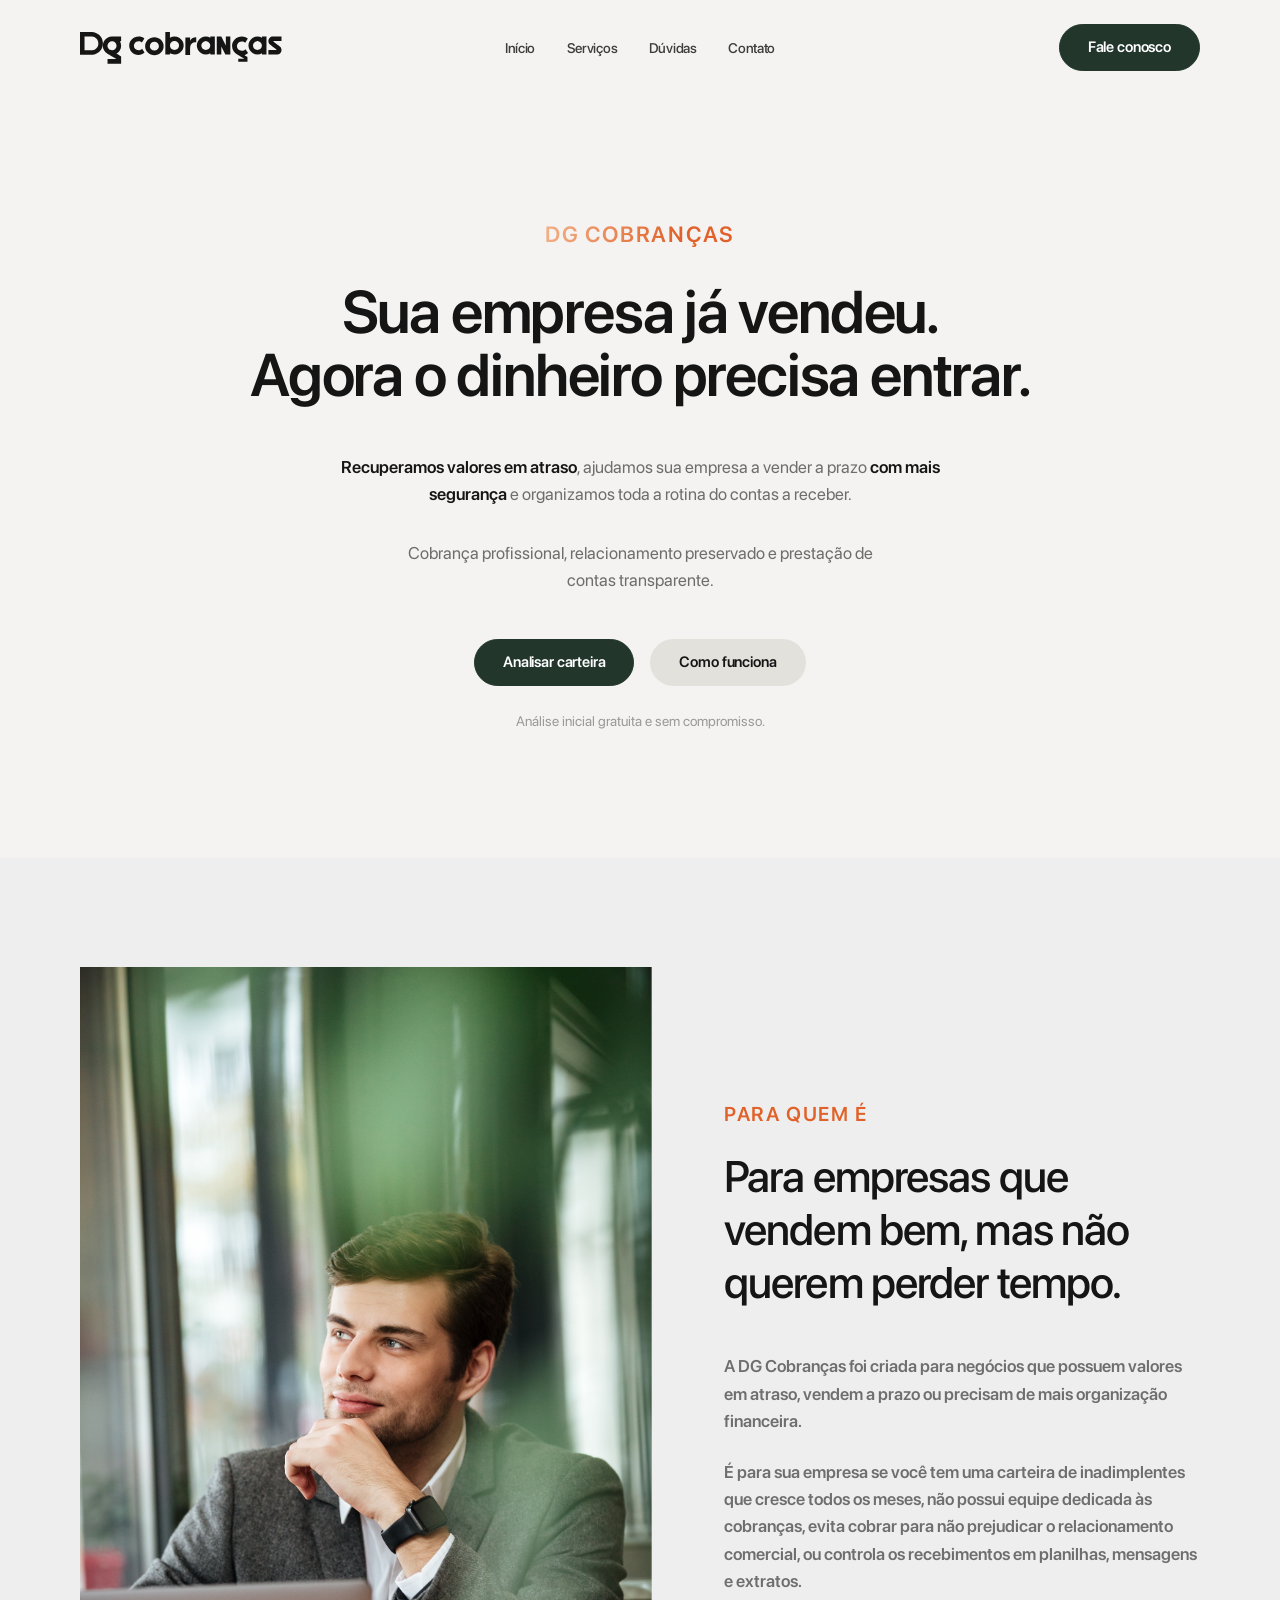
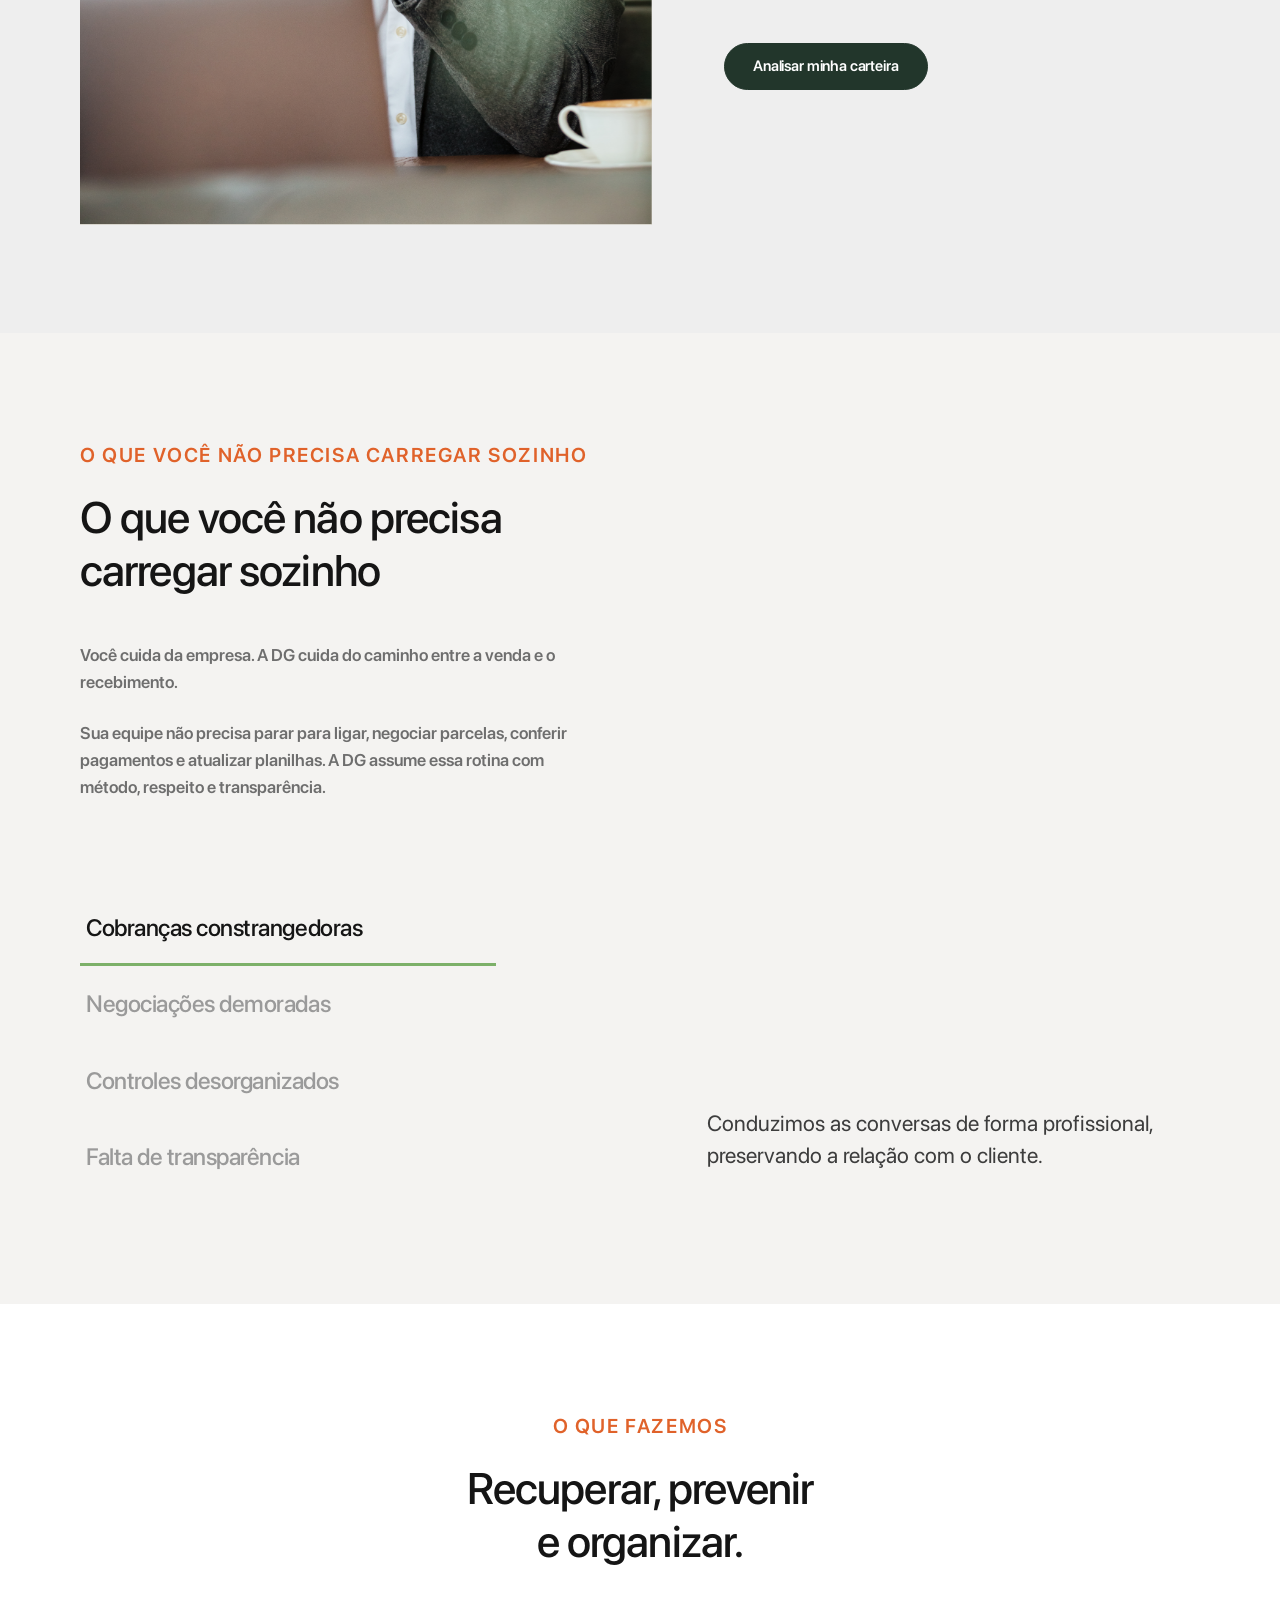
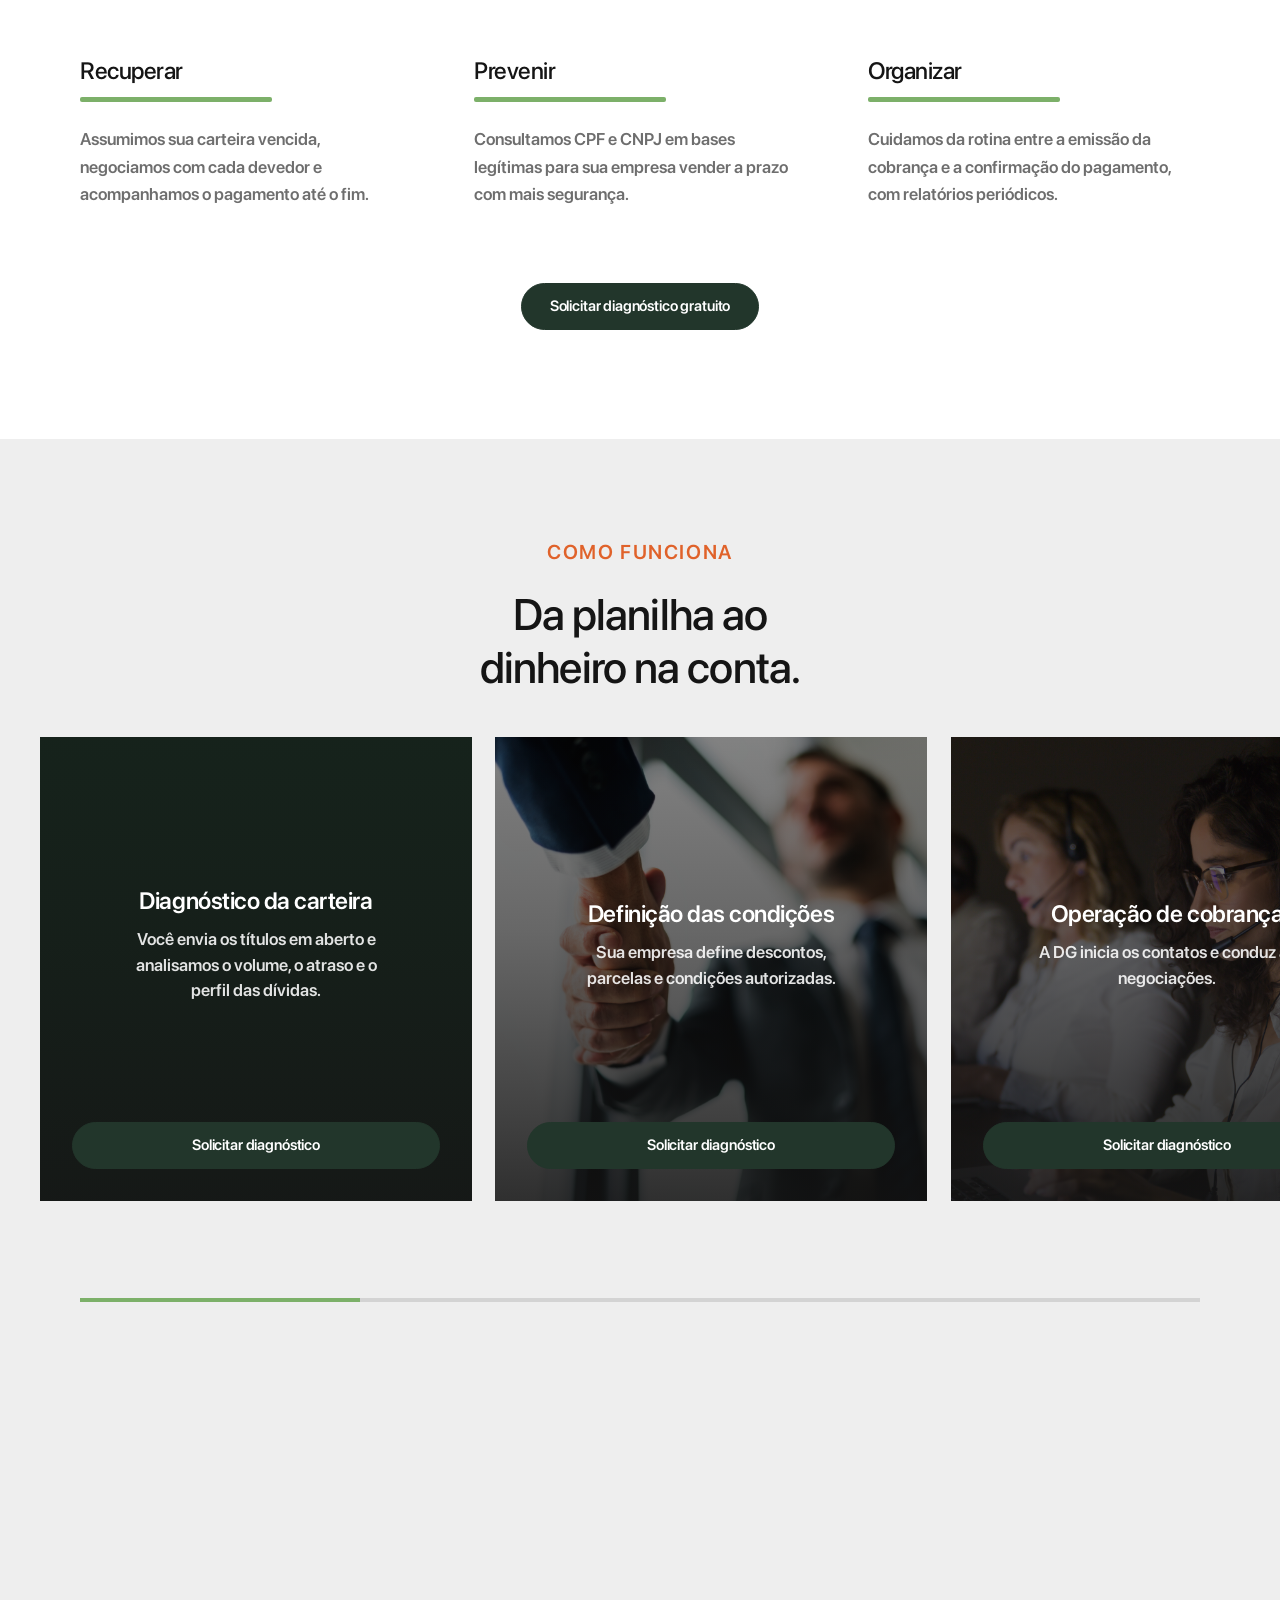
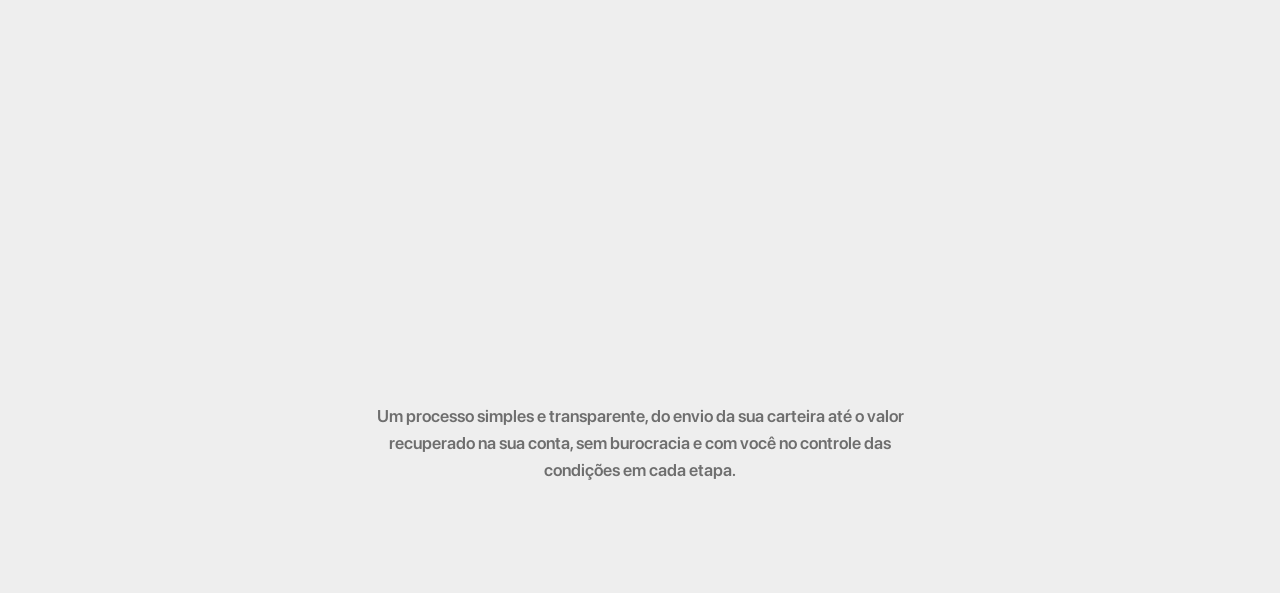
==== Estrutura/index.html @ ccc92515 "Add code" ====
<!DOCTYPE html>
<html lang="pt-BR">
<head>
  <meta charset="UTF-8">
  <meta name="viewport" content="width=device-width, initial-scale=1.0">

  <title>DG Cobranças — Recuperação de crédito e assessoria para o contas a receber</title>
  <meta name="description" content="A DG Cobranças recupera valores em atraso, ajuda sua empresa a vender a prazo com mais segurança e organiza toda a rotina do contas a receber.">

  <!-- Pré-carregamento das fontes usadas acima da dobra -->
  <link rel="preload" href="src/font/SF-Pro-Display-Regular.otf" as="font" type="font/otf" crossorigin>
  <link rel="preload" href="src/font/SF-Pro-Display-Medium.otf" as="font" type="font/otf" crossorigin>

  <link rel="stylesheet" href="style.css">
</head>
<body>

  <a class="visually-hidden" href="#conteudo">Pular para o conteúdo</a>

 
  <header class="header" data-header>
    <div class="header__inner container">

      <a class="header__logo" href="#inicio" aria-label="DG Cobranças — ir para o início">
        <img src="src/svg/logo(header).svg" alt="DG Cobranças" width="353" height="56">
      </a>

      <!-- Wrapper: é o drawer no mobile e `display: contents` no desktop,
           liberando a <nav> e o CTA como colunas do grid do header. -->
      <div class="header__menu" id="nav-principal" data-nav>
        <nav class="header__nav" aria-label="Navegação principal">
          <ul class="nav__list">
            <li class="nav__item"><a class="nav__link" href="#inicio">Início</a></li>
            <li class="nav__item"><a class="nav__link" href="#servicos">Serviços</a></li>
            <li class="nav__item"><a class="nav__link" href="#duvidas">Dúvidas</a></li>
            <li class="nav__item"><a class="nav__link" href="#contato">Contato</a></li>
          </ul>
        </nav>

        <a class="btn btn--primary header__cta" href="#contato">Fale conosco</a>
      </div>

      <button
        class="header__toggle"
        type="button"
        data-nav-toggle
        aria-controls="nav-principal"
        aria-expanded="false"
        aria-label="Abrir menu">
        <span class="header__toggle-box" aria-hidden="true">
          <span class="header__toggle-bar"></span>
          <span class="header__toggle-bar"></span>
          <span class="header__toggle-bar"></span>
        </span>
      </button>

    </div>
  </header>


  <main id="conteudo">

    <!-- ================================================================
         SEÇÃO: HERO
         ================================================================ -->
    <section class="section hero" id="inicio">
      <div class="container hero__inner" data-reveal-group="100">

        <p class="eyebrow hero__eyebrow" data-reveal>DG Cobranças</p>

        <h1 class="hero__title" data-reveal>
          <span class="hero__title-line">Sua empresa já vendeu.</span>
          <span class="hero__title-line">Agora o dinheiro precisa entrar.</span>
        </h1>

        <p class="hero__text" data-reveal>
          <strong>Recuperamos valores em atraso</strong>, ajudamos sua empresa a
          vender a prazo <strong>com mais segurança</strong> e organizamos toda a
          rotina do contas a receber.
        </p>

        <p class="hero__text hero__text--tight" data-reveal>
          Cobrança profissional, relacionamento preservado
          e prestação de contas transparente.
        </p>

        <div class="hero__actions" data-reveal>
          <a class="btn btn--primary" href="#contato">Analisar carteira</a>
          <a class="btn btn--soft" href="#como-funciona">Como funciona</a>
        </div>

        <p class="hero__note" data-reveal>Análise inicial gratuita e sem compromisso.</p>

      </div>
    </section>


    <!-- ================================================================
         SEÇÃO: PARA QUEM É
         ================================================================ -->
    <section class="section para-quem" id="para-quem">
      <div class="container para-quem__inner" data-reveal-group="150">

        <figure class="para-quem__media">
          <img
            class="para-quem__img"
            src="src/img/imagem-section-para-quem-e.png"
            alt="Profissional de terno sentado em uma cafeteria, com o notebook aberto sobre a mesa, olhando pela janela."
            width="1561" height="2340"
            loading="lazy" decoding="async"
            data-reveal="zoom">
        </figure>

        <div class="para-quem__content" data-reveal="right">

          <p class="eyebrow">Para quem é</p>

          <h2 class="section__title para-quem__title">
            Para empresas que vendem bem, mas não querem perder tempo.
          </h2>

          <p class="section__text para-quem__text">
            A DG Cobranças foi criada para negócios que possuem valores em
            atraso, vendem a prazo ou precisam de mais organização financeira.
          </p>

          <p class="section__text para-quem__text">
            É para sua empresa se você tem uma carteira de inadimplentes que
            cresce todos os meses, não possui equipe dedicada às cobranças,
            evita cobrar para não prejudicar o relacionamento comercial, ou
            controla os recebimentos em planilhas, mensagens e extratos.
          </p>

          <a class="btn btn--primary para-quem__cta" href="#contato">
            Analisar minha carteira
          </a>

        </div>

      </div>
    </section>


    <!-- ================================================================
         SEÇÃO: O QUE VOCÊ NÃO PRECISA CARREGAR SOZINHO
         ================================================================ -->
    <section class="section carregar" id="carregar">
      <div class="container" data-reveal-group="120">

        <div class="carregar__intro" data-reveal>

          <p class="eyebrow">O que você não precisa carregar sozinho</p>

          <h2 class="section__title carregar__title">
            O que você não precisa carregar sozinho
          </h2>

          <p class="section__text carregar__text">
            Você cuida da empresa. A DG cuida do caminho entre a venda e o
            recebimento.
          </p>

          <p class="section__text carregar__text">
            Sua equipe não precisa parar para ligar, negociar parcelas,
            conferir pagamentos e atualizar planilhas. A DG assume essa rotina
            com método, respeito e transparência.
          </p>

        </div>

        <!-- Tabs verticais: hover/foco/clique trocam o texto da direita -->
        <div class="carregar__panel" data-reveal data-tabs>

          <div class="carregar__tabs" role="tablist" aria-orientation="vertical"
               aria-label="Problemas que a DG assume">

            <button class="carregar__tab is-active" type="button" data-tab
                    role="tab" id="carregar-tab-1" aria-controls="carregar-pane-1"
                    aria-selected="true" tabindex="0">
              Cobranças constrangedoras
            </button>

            <button class="carregar__tab" type="button" data-tab
                    role="tab" id="carregar-tab-2" aria-controls="carregar-pane-2"
                    aria-selected="false" tabindex="-1">
              Negociações demoradas
            </button>

            <button class="carregar__tab" type="button" data-tab
                    role="tab" id="carregar-tab-3" aria-controls="carregar-pane-3"
                    aria-selected="false" tabindex="-1">
              Controles desorganizados
            </button>

            <button class="carregar__tab" type="button" data-tab
                    role="tab" id="carregar-tab-4" aria-controls="carregar-pane-4"
                    aria-selected="false" tabindex="-1">
              Falta de transparência
            </button>

          </div>

          <!-- Painéis empilhados na mesma célula do grid: a altura é sempre a
               do maior, então o crossfade não move nada na página. -->
          <div class="carregar__panes">

            <div class="carregar__pane is-active" data-pane role="tabpanel"
                 id="carregar-pane-1" aria-labelledby="carregar-tab-1" tabindex="0">
              <p>Conduzimos as conversas de forma profissional, preservando a
                relação com o cliente.</p>
            </div>

            <div class="carregar__pane" data-pane role="tabpanel"
                 id="carregar-pane-2" aria-labelledby="carregar-tab-2" tabindex="0">
              <p>Apresentamos as condições autorizadas e acompanhamos cada
                acordo até o pagamento.</p>
            </div>

            <div class="carregar__pane" data-pane role="tabpanel"
                 id="carregar-pane-3" aria-labelledby="carregar-tab-3" tabindex="0">
              <p>Registramos as tratativas e mostramos a situação clara de cada
                débito.</p>
            </div>

            <div class="carregar__pane" data-pane role="tabpanel"
                 id="carregar-pane-4" aria-labelledby="carregar-tab-4" tabindex="0">
              <p>Você acompanha o que foi recuperado, o que está em negociação e
                o que ainda aguarda contato.</p>
            </div>

          </div>

        </div>

      </div>
    </section>


    <!-- ================================================================
         SEÇÃO: O QUE FAZEMOS
         ================================================================ -->
    <section class="section fazemos" id="servicos">
      <div class="container">

        <div class="fazemos__intro" data-reveal>
          <p class="eyebrow">O que fazemos</p>
          <h2 class="section__title fazemos__title">
            <span class="fazemos__title-line">Recuperar, prevenir</span>
            <span class="fazemos__title-line">e organizar.</span>
          </h2>
        </div>

        <ul class="fazemos__grid" role="list" data-reveal-group="150">

          <li class="fazemos__card" data-reveal>
            <h3 class="fazemos__card-title">Recuperar</h3>
            <span class="accent-bar fazemos__bar" aria-hidden="true"></span>
            <p class="section__text fazemos__card-text">
              Assumimos sua carteira vencida, negociamos com cada devedor e
              acompanhamos o pagamento até o fim.
            </p>
          </li>

          <li class="fazemos__card" data-reveal>
            <h3 class="fazemos__card-title">Prevenir</h3>
            <span class="accent-bar fazemos__bar" aria-hidden="true"></span>
            <p class="section__text fazemos__card-text">
              Consultamos CPF e CNPJ em bases legítimas para sua empresa vender
              a prazo com mais segurança.
            </p>
          </li>

          <li class="fazemos__card" data-reveal>
            <h3 class="fazemos__card-title">Organizar</h3>
            <span class="accent-bar fazemos__bar" aria-hidden="true"></span>
            <p class="section__text fazemos__card-text">
              Cuidamos da rotina entre a emissão da cobrança e a confirmação do
              pagamento, com relatórios periódicos.
            </p>
          </li>

        </ul>

        <div class="fazemos__actions" data-reveal>
          <a class="btn btn--primary" href="#contato">Solicitar diagnóstico gratuito</a>
        </div>

      </div>
    </section>


    <!-- ================================================================
         SEÇÃO: COMO FUNCIONA
         ================================================================ -->
    <section class="section como" id="como-funciona">

      <!-- O bloco fica fixo enquanto o scroll da página avança os cards.
           A altura do .como__pin é calculada no JS: altura da tela + a
           distância horizontal a percorrer. -->
      <div class="como__carousel" data-carousel>
        <div class="como__pin" data-carousel-pin>
          <div class="como__sticky" data-carousel-sticky>

      <div class="container como__intro" data-reveal>
        <p class="eyebrow">Como funciona</p>
        <h2 class="section__title como__title">
          <span class="como__title-line">Da planilha ao</span>
          <span class="como__title-line">dinheiro na conta.</span>
        </h2>
      </div>

      <!-- overflow: hidden aqui é o que impede qualquer rolagem interna,
           inclusive a vertical. O avanço é feito por transform no trilho. -->
      <div class="como__viewport" data-carousel-viewport>

        <!-- Trilho full-bleed: o padding lateral alinha o 1º card ao
             container e deixa os últimos sangrarem na borda da tela. -->
        <ul class="como__track" role="list" data-carousel-track data-reveal-group="150">

          <li class="como__card" data-carousel-slide data-reveal>
            <img class="como__card-img" src="src/img/diagnostico-de-carteira.png"
                 alt="" width="1368" height="1468" loading="lazy" decoding="async" draggable="false">
            <div class="como__card-body">
              <h3 class="como__card-title">Diagnóstico da carteira</h3>
              <p class="como__card-text">
                Você envia os títulos em aberto e analisamos o volume, o atraso
                e o perfil das dívidas.
              </p>
              <a class="btn btn--primary como__card-cta" href="#contato">Solicitar diagnóstico</a>
            </div>
          </li>

          <li class="como__card" data-carousel-slide data-reveal>
            <img class="como__card-img" src="src/img/definicao-das-condicoes.png"
                 alt="" width="1368" height="1468" loading="lazy" decoding="async" draggable="false">
            <div class="como__card-body">
              <h3 class="como__card-title">Definição das condições</h3>
              <p class="como__card-text">
                Sua empresa define descontos, parcelas e condições autorizadas.
              </p>
              <a class="btn btn--primary como__card-cta" href="#contato">Solicitar diagnóstico</a>
            </div>
          </li>

          <li class="como__card" data-carousel-slide data-reveal>
            <img class="como__card-img" src="src/img/operacoes-de-cobranca.png"
                 alt="" width="1368" height="1468" loading="lazy" decoding="async" draggable="false">
            <div class="como__card-body">
              <h3 class="como__card-title">Operação de cobrança</h3>
              <p class="como__card-text">
                A DG inicia os contatos e conduz as negociações.
              </p>
              <a class="btn btn--primary como__card-cta" href="#contato">Solicitar diagnóstico</a>
            </div>
          </li>

          <li class="como__card" data-carousel-slide data-reveal>
            <img class="como__card-img" src="src/img/acompanhamento.png"
                 alt="" width="1368" height="1468" loading="lazy" decoding="async" draggable="false">
            <div class="como__card-body">
              <h3 class="como__card-title">Acompanhamento</h3>
              <p class="como__card-text">
                Você recebe os valores no prazo combinado, com relatórios claros.
              </p>
              <a class="btn btn--primary como__card-cta" href="#contato">Solicitar diagnóstico</a>
            </div>
          </li>

        </ul>
      </div>

      <div class="container">
        <div class="como__progress" aria-hidden="true">
          <span class="como__progress-fill" data-carousel-progress></span>
        </div>
      </div>

          </div>
        </div>
      </div>

      <div class="container">
        <p class="section__text como__summary" data-reveal>
          Um processo simples e transparente, do envio da sua carteira até o
          valor recuperado na sua conta, sem burocracia e com você no controle
          das condições em cada etapa.
        </p>
      </div>

    </section>


    <!-- ================================================================
         SEÇÃO: DIFERENCIAIS
         ================================================================ -->


    <!-- ================================================================
         SEÇÃO: PRINCIPAIS DÚVIDAS
         ================================================================ -->


    <!-- ================================================================
         SEÇÃO: CTA FINAL
         ================================================================ -->

  </main>

  <!-- ==================================================================
       SEÇÃO: FOOTER
       ================================================================== -->


  <script src="script.js"></script>
</body>
</html>
---- Estrutura/style.css ----
/* ==========================================================================
   DG COBRANÇAS — style.css
   Ordem do arquivo:
   1. Fontes
   2. Design tokens (:root)
   3. Reset / base
   4. Utilitários (container, seção, eyebrow, botões)
   5. Animações (reveal / header)
   6. SEÇÕES (adicionadas uma a uma, na ordem do index.html)
   ========================================================================== */


/* ==========================================================================
   1. FONTES
   ========================================================================== */

@font-face {
  font-family: "SF Pro Display";
  src: url("src/font/SF-Pro-Display-Regular.otf") format("opentype");
  font-weight: 400;
  font-style: normal;
  font-display: swap;
}

@font-face {
  font-family: "SF Pro Display";
  src: url("src/font/SF-Pro-Display-Medium.otf") format("opentype");
  font-weight: 500;
  font-style: normal;
  font-display: swap;
}

@font-face {
  font-family: "SF Pro Display";
  src: url("src/font/SF-Pro-Display-Semibold.otf") format("opentype");
  font-weight: 600;
  font-style: normal;
  font-display: swap;
}


/* ==========================================================================
   2. DESIGN TOKENS
   ========================================================================== */

:root {
  /* --- Cores de marca --- */
  --color-green-900: #16241c;   /* verde petróleo mais escuro (hover de botão) */
  --color-green-800: #22362b;   /* verde primário: botões, títulos de destaque */
  --color-green-600: #3c5a47;   /* verde médio */
  --color-green-400: #7cb069;   /* verde claro: barras/underlines de acento */
  --color-orange-500: #e0622a;  /* laranja de apoio: eyebrows e labels */

  /* --- Neutros --- */
  --color-ink: #151515;         /* texto principal / footer */
  --color-ink-soft: #3d3d3d;
  --color-muted: #6e6e6e;       /* parágrafos secundários */
  --color-muted-light: #9a9a9a; /* itens inativos, legendas */
  --color-line: #d8d5cd;        /* divisores */
  --color-line-dark: #2e2e2e;   /* divisores sobre fundo escuro */

  /* --- Fundos --- */
  --color-bg: #EEEEEE;
  --color-cream: #f4f3f1;       /* creme/off-white: header e hero */
  --color-white: #ffffff;       /* seções em branco puro */
  --color-bg-alt: #ebe9e3;      /* cinza/bege alternado entre seções */
  --color-bg-dark: #1B1B1B;     /* footer */
  --color-on-dark: #ffffff;
  --color-on-dark-muted: #8f8f8f;

  /* --- Tipografia --- */
  --font-sans: "SF Pro Display", -apple-system, BlinkMacSystemFont, "Segoe UI",
    Helvetica, Arial, sans-serif;

  --fw-regular: 400;
  --fw-medium: 500;
  --fw-semibold: 600;

  /* Escala fluida: min em 480px, max em 1280px */
  --fs-eyebrow: clamp(0.9375rem, 0.8rem + 0.7vw, 1.25rem);    /* 15 → 20px */
  --fs-xs: 0.8125rem;                             /* 13px */
  --fs-sm: 0.875rem;                              /* 14px */
  --fs-base: clamp(0.9375rem, 0.88rem + 0.28vw, 1.0625rem);   /* 15 → 17px */
  --fs-lg: clamp(1.0625rem, 0.98rem + 0.4vw, 1.25rem);        /* 17 → 20px */
  --fs-h3: clamp(1.125rem, 1rem + 0.6vw, 1.5rem);             /* 18 → 24px */
  --fs-h2: clamp(1.875rem, 1.2rem + 3vw, 2.75rem);            /* 30 → 44px */
  --fs-h1: clamp(2.125rem, 1.25rem + 3.9vw, 3.75rem);         /* 34 → 60px */

  --lh-tight: 1.05;   /* display: títulos grandes em duas linhas */
  --lh-heading: 1.2;
  --lh-body: 1.6;

  --ls-tight: -0.02em;
  --ls-eyebrow: 0.08em;   /* compensa a caixa alta do eyebrow */

  /* --- Espaçamentos --- */
  --space-2xs: 0.25rem;
  --space-xs: 0.5rem;
  --space-sm: 0.75rem;
  --space-md: 1rem;
  --space-lg: 1.5rem;
  --space-xl: 2rem;
  --space-2xl: 3rem;
  --space-3xl: 4rem;
  --space-4xl: 6rem;

  /* Padding vertical das seções (fluido) */
  --section-py: clamp(3.5rem, 2rem + 6vw, 7.5rem);

  /* --- Layout --- */
  --container-max: 1200px;
  --container-gutter: clamp(1.25rem, 0.6rem + 3vw, 2.5rem);

  /* --- Formas --- */
  --radius-pill: 999px;
  --radius-sm: 6px;
  --radius-md: 12px;
  --radius-lg: 20px;

  /* --- Header --- */
  --header-height: 84px;
  --header-height-scrolled: 64px;

  /* --- Movimento --- */
  --ease-out-expo: cubic-bezier(0.16, 1, 0.3, 1);
  --duration-fast: 200ms;
  --duration-mid: 300ms;
  --duration-reveal: 800ms;

  /* --- Elevação --- */
  --shadow-sm: 0 1px 2px rgba(21, 21, 21, 0.06);
  --shadow-md: 0 12px 32px -12px rgba(21, 21, 21, 0.18);
}


/* ==========================================================================
   3. RESET / BASE
   ========================================================================== */

*,
*::before,
*::after {
  box-sizing: border-box;
}

html {
  -webkit-text-size-adjust: 100%;
  scroll-behavior: smooth;
  scroll-padding-top: calc(var(--header-height) + var(--space-lg));
}

body {
  margin: 0;
  font-family: var(--font-sans);
  font-size: var(--fs-base);
  font-weight: var(--fw-regular);
  line-height: var(--lh-body);
  color: var(--color-ink);
  background-color: var(--color-bg);
  -webkit-font-smoothing: antialiased;
  -moz-osx-font-smoothing: grayscale;
  /* `clip` em vez de `hidden`: contém o overflow lateral sem criar um
     contexto de rolagem, o que quebraria o position:sticky do header. */
  overflow-x: clip;
}

/* Trava a rolagem enquanto o drawer mobile está aberto */
body.is-nav-open {
  overflow: hidden;
}

h1,
h2,
h3,
h4,
p,
figure,
blockquote,
dl,
dd {
  margin: 0;
}

h1,
h2,
h3,
h4 {
  font-weight: var(--fw-medium);
  line-height: var(--lh-heading);
  letter-spacing: var(--ls-tight);
  text-wrap: balance;
}

ul,
ol {
  margin: 0;
  padding: 0;
  list-style: none;
}

a {
  color: inherit;
  text-decoration: none;
}

img,
svg,
picture,
video {
  display: block;
  max-width: 100%;
  height: auto;
}

button,
input,
textarea,
select {
  font: inherit;
  color: inherit;
}

button {
  background: none;
  border: 0;
  cursor: pointer;
}

:focus-visible {
  outline: 2px solid var(--color-green-600);
  outline-offset: 3px;
  border-radius: var(--radius-sm);
}

/* Acessibilidade: conteúdo apenas para leitores de tela */
.visually-hidden {
  position: absolute;
  width: 1px;
  height: 1px;
  padding: 0;
  margin: -1px;
  overflow: hidden;
  clip: rect(0 0 0 0);
  clip-path: inset(50%);
  white-space: nowrap;
  border: 0;
}


/* ==========================================================================
   4. UTILITÁRIOS
   ========================================================================== */

/* --- Container --- */
.container {
  width: 100%;
  max-width: var(--container-max);
  margin-inline: auto;
  padding-inline: var(--container-gutter);
}

/* --- Seção --- */
.section {
  padding-block: var(--section-py);
}

.section--alt {
  background-color: var(--color-bg-alt);
}

.section--dark {
  background-color: var(--color-bg-dark);
  color: var(--color-on-dark);
}

/* --- Eyebrow (label em caps laranja acima dos títulos) --- */
.eyebrow {
  display: block;
  margin: 0 0 var(--space-lg);
  font-size: var(--fs-eyebrow);
  font-weight: var(--fw-semibold);
  line-height: 1.3;
  text-transform: uppercase;
  letter-spacing: var(--ls-eyebrow);
  color: var(--color-orange-500);
}

/* --- Títulos e texto de seção --- */
.section__title {
  font-size: var(--fs-h2);
  color: var(--color-ink);
}

.section__text {
  font-weight: var(--fw-semibold);
  color: var(--color-muted);
  max-width: 62ch;
}

/* --- Barra/underline verde curta usada como acento sob subtítulos --- */
.accent-bar {
  display: block;
  width: min(100%, 12rem);
  height: 5px;
  border: 0;
  border-radius: 2px;
  background-color: var(--color-green-400);
}

/* --- Botões --- */
.btn {
  --btn-bg: transparent;
  --btn-fg: var(--color-ink);
  --btn-border: transparent;

  display: inline-flex;
  align-items: center;
  justify-content: center;
  gap: var(--space-xs);
  padding: 0.9375rem 1.75rem;
  border: 1px solid var(--btn-border);
  border-radius: var(--radius-pill);
  background-color: var(--btn-bg);
  color: var(--btn-fg);
  font-size: 0.9375rem;
  font-weight: var(--fw-semibold);
  line-height: 1;
  letter-spacing: -0.01em;
  text-align: center;
  cursor: pointer;
  transition: background-color var(--duration-mid) var(--ease-out-expo),
    color var(--duration-mid) var(--ease-out-expo),
    border-color var(--duration-mid) var(--ease-out-expo),
    transform var(--duration-mid) var(--ease-out-expo);
}

.btn:hover {
  transform: translateY(-1px);
}

.btn:active {
  transform: translateY(0);
}

/* Botão principal: sólido verde escuro */
.btn--primary {
  --btn-bg: var(--color-green-800);
  --btn-fg: var(--color-on-dark);
  --btn-border: var(--color-green-800);
}

.btn--primary:hover {
  --btn-bg: var(--color-green-900);
  --btn-border: var(--color-green-900);
}

/* Botão secundário: outline discreto */
.btn--secondary {
  --btn-bg: transparent;
  --btn-fg: var(--color-ink);
  --btn-border: var(--color-line);
}

.btn--secondary:hover {
  --btn-bg: var(--color-green-800);
  --btn-fg: var(--color-on-dark);
  --btn-border: var(--color-green-800);
}

/* Botão neutro preenchido — par secundário do primário sobre fundo claro */
.btn--soft {
  --btn-bg: #e3e1dc;
  --btn-fg: var(--color-ink);
  --btn-border: transparent;
}

.btn--soft:hover {
  --btn-bg: var(--color-green-800);
  --btn-fg: var(--color-on-dark);
  --btn-border: var(--color-green-800);
}

/* Botão claro sobre imagem/fundo escuro */
.btn--light {
  --btn-bg: rgba(255, 255, 255, 0.14);
  --btn-fg: var(--color-on-dark);
  --btn-border: rgba(255, 255, 255, 0.45);
  backdrop-filter: blur(6px);
  -webkit-backdrop-filter: blur(6px);
}

.btn--light:hover {
  --btn-bg: var(--color-on-dark);
  --btn-fg: var(--color-green-800);
  --btn-border: var(--color-on-dark);
}

/* Link com sublinhado animado */
.link-underline {
  position: relative;
  font-weight: var(--fw-medium);
  color: var(--color-ink);
}

.link-underline::after {
  content: "";
  position: absolute;
  left: 0;
  bottom: -2px;
  width: 100%;
  height: 1px;
  background-color: currentColor;
  transform: scaleX(0);
  transform-origin: right center;
  transition: transform var(--duration-mid) var(--ease-out-expo);
}

.link-underline:hover::after {
  transform: scaleX(1);
  transform-origin: left center;
}


/* ==========================================================================
   5. ANIMAÇÕES
   ========================================================================== */

/* Reveal: fade-in + blur-to-focus + subida.
   O JS adiciona .is-visible quando o elemento entra no viewport.
   O stagger vem de --reveal-delay, definido no JS para grupos de irmãos. */
[data-reveal] {
  opacity: 0;
  filter: blur(6px);
  transform: translateY(20px);
  transition: opacity var(--duration-reveal) var(--ease-out-expo),
    filter var(--duration-reveal) var(--ease-out-expo),
    transform var(--duration-reveal) var(--ease-out-expo);
  transition-delay: var(--reveal-delay, 0ms);
}

[data-reveal].is-visible {
  opacity: 1;
  filter: blur(0);
  transform: none;
}

/* Variantes de entrada: só trocam o transform inicial, reaproveitando
   o mesmo IntersectionObserver, o mesmo easing e o mesmo stagger.
   `zoom`  — cresce sutilmente para o lugar (imagens dentro de moldura)
   `right` — desliza da direita (blocos de texto ao lado de uma imagem) */
[data-reveal="zoom"] {
  transform: scale(1.05);
}

[data-reveal="right"] {
  transform: translateX(clamp(20px, 3vw, 40px));
}

/* Enquanto anima, avisa o compositor; removido pelo JS ao terminar */
[data-reveal].is-animating {
  will-change: opacity, filter, transform;
}

/* Fade-out sutil ao sair do viewport pelo topo (opt-in por elemento) */
[data-reveal-out].is-leaving {
  opacity: 0;
  filter: blur(4px);
}

/* Respeita a preferência de movimento reduzido */
@media (prefers-reduced-motion: reduce) {
  html {
    scroll-behavior: auto;
  }

  *,
  *::before,
  *::after {
    animation-duration: 0.01ms !important;
    animation-iteration-count: 1 !important;
    transition-duration: 0.01ms !important;
    transition-delay: 0ms !important;
    scroll-behavior: auto !important;
  }

  [data-reveal] {
    opacity: 1;
    filter: none;
    transform: none;
  }
}


/* ==========================================================================
   6. SEÇÕES
   As seções entram abaixo, na mesma ordem do index.html:
   Header · Hero · Para quem é · O que você não precisa carregar sozinho ·
   O que fazemos · Como funciona · Diferenciais · Principais dúvidas ·
   CTA final · Footer
   ========================================================================== */


/* --------------------------------------------------------------------------
   SEÇÃO: HEADER
   Mobile-first: nav vira drawer overlay; a partir de 768px vira barra inline.
   -------------------------------------------------------------------------- */

.header {
  /* Tokens locais — só o header usa, então não poluem o :root */
  --header-bg: var(--color-cream);
  --header-bg-scrolled: rgba(244, 243, 241, 0.72); /* --color-cream a 72% */
  --header-pad-y: 0.875rem;
  --header-logo-h: 26px;

  position: sticky;
  top: 0;
  z-index: 100;
}

/* O fundo (e o blur) vivem num ::before, não no .header.
   Motivo: backdrop-filter cria um bloco contêiner para descendentes
   position:fixed — se estivesse no .header, o drawer mobile ficaria
   preso dentro da barra em vez de cobrir a viewport. */
.header::before {
  content: "";
  position: absolute;
  inset: 0;
  z-index: 0;
  background-color: var(--header-bg);
  border-bottom: 1px solid transparent;
  transition: background-color var(--duration-mid) var(--ease-out-expo),
    border-color var(--duration-mid) var(--ease-out-expo),
    box-shadow var(--duration-mid) var(--ease-out-expo);
}

/* Estado rolado: encolhe + fundo semi-transparente com blur */
.header.is-scrolled {
  --header-pad-y: 0.625rem;
  --header-logo-h: 24px;
}

.header.is-scrolled::before {
  background-color: var(--header-bg-scrolled);
  border-bottom-color: rgba(21, 21, 21, 0.07);
  box-shadow: var(--shadow-sm);
  backdrop-filter: blur(14px) saturate(1.4);
  -webkit-backdrop-filter: blur(14px) saturate(1.4);
}

.header__inner {
  position: relative;
  z-index: 1;
  display: flex;
  align-items: center;
  justify-content: space-between;
  gap: var(--space-lg);
  padding-block: var(--header-pad-y);
  transition: padding var(--duration-mid) var(--ease-out-expo);
}

/* --- Logo --- */
.header__logo {
  position: relative;
  z-index: 2; /* permanece visível por cima do drawer aberto */
  flex-shrink: 0;
  display: block;
  line-height: 0;
}

.header__logo img {
  width: auto;
  height: var(--header-logo-h);
  transition: height var(--duration-mid) var(--ease-out-expo);
}

/* --- Botão hambúrguer (só existe abaixo de 768px) --- */
.header__toggle {
  position: relative;
  z-index: 2;
  flex-shrink: 0;
  display: flex;
  align-items: center;
  justify-content: center;
  width: 44px;
  height: 44px;
  margin-right: calc(var(--space-sm) * -1);
  border-radius: var(--radius-sm);
}

.header__toggle-box {
  display: flex;
  flex-direction: column;
  justify-content: space-between;
  width: 22px;
  height: 14px;
}

.header__toggle-bar {
  display: block;
  width: 100%;
  height: 1.5px;
  border-radius: 2px;
  background-color: var(--color-ink);
  transition: transform var(--duration-mid) var(--ease-out-expo),
    opacity var(--duration-fast) var(--ease-out-expo);
}

/* Hambúrguer → X */
.header__toggle[aria-expanded="true"] .header__toggle-bar:nth-child(1) {
  transform: translateY(6.25px) rotate(45deg);
}

.header__toggle[aria-expanded="true"] .header__toggle-bar:nth-child(2) {
  opacity: 0;
}

.header__toggle[aria-expanded="true"] .header__toggle-bar:nth-child(3) {
  transform: translateY(-6.25px) rotate(-45deg);
}

/* --- Menu: drawer overlay no mobile --- */
.header__menu {
  position: fixed;
  inset: 0;
  z-index: 1;
  display: flex;
  flex-direction: column;
  justify-content: center;
  gap: var(--space-xl);
  padding: var(--space-4xl) var(--container-gutter) var(--space-2xl);
  background-color: rgba(244, 243, 241, 0.9);
  backdrop-filter: blur(20px) saturate(1.4);
  -webkit-backdrop-filter: blur(20px) saturate(1.4);

  opacity: 0;
  visibility: hidden;
  transition: opacity var(--duration-mid) var(--ease-out-expo),
    visibility 0s linear var(--duration-mid);
}

.header__menu.is-open {
  opacity: 1;
  visibility: visible;
  transition-delay: 0s;
}

.nav__list {
  display: flex;
  flex-direction: column;
  gap: var(--space-xs);
}

/* Itens sobem com stagger quando o drawer abre */
.nav__item,
.header__cta {
  opacity: 0;
  transform: translateY(12px);
  transition: opacity 500ms var(--ease-out-expo),
    transform 500ms var(--ease-out-expo);
}

.header__menu.is-open .nav__item,
.header__menu.is-open .header__cta {
  opacity: 1;
  transform: translateY(0);
}

.header__menu.is-open .nav__item:nth-child(1) { transition-delay: 60ms; }
.header__menu.is-open .nav__item:nth-child(2) { transition-delay: 120ms; }
.header__menu.is-open .nav__item:nth-child(3) { transition-delay: 180ms; }
.header__menu.is-open .nav__item:nth-child(4) { transition-delay: 240ms; }
.header__menu.is-open .header__cta { transition-delay: 300ms; }

.nav__link {
  position: relative;
  display: inline-block;
  padding-block: var(--space-xs);
  font-size: var(--fs-h3);
  font-weight: var(--fw-medium);
  letter-spacing: var(--ls-tight);
  color: var(--color-ink-soft);
  transition: color var(--duration-fast) var(--ease-out-expo);
}

/* Underline verde curto — mesmo acento visual das demais seções */
.nav__link::after {
  content: "";
  position: absolute;
  left: 0;
  bottom: 2px;
  width: 100%;
  height: 1.5px;
  background-color: var(--color-green-400);
  transform: scaleX(0);
  transform-origin: right center;
  transition: transform var(--duration-mid) var(--ease-out-expo);
}

.nav__link:hover,
.nav__link[aria-current="page"] {
  color: var(--color-green-800);
}

.nav__link:hover::after,
.nav__link[aria-current="page"]::after {
  transform: scaleX(1);
  transform-origin: left center;
}

.header__cta {
  align-self: flex-start;
}


/* --- 768px+: nav inline, sem hambúrguer --- */
@media (min-width: 768px) {
  .header {
    --header-pad-y: 1.5rem;
    --header-logo-h: 30px;
  }

  .header.is-scrolled {
    --header-pad-y: 0.875rem;
    --header-logo-h: 26px;
  }

  .header__toggle {
    display: none;
  }

  /* Grid 1fr auto 1fr: as colunas laterais são sempre iguais, então a nav
     do meio fica centralizada no header independentemente das larguras
     do logo e do CTA (o que um space-between em flex não garante). */
  .header__inner {
    display: grid;
    grid-template-columns: 1fr auto 1fr;
    align-items: center;
    column-gap: clamp(1rem, 0.4rem + 1.5vw, 2rem);
  }

  .header__logo {
    justify-self: start;
  }

  /* O wrapper some da caixa e promove <nav> e CTA a itens do grid.
     As propriedades de caixa do drawer (position, padding, blur) são
     ignoradas sem caixa — mas `visibility` é HERDADA e continuaria
     escondendo a nav e o CTA, então precisa ser explicitamente revertida. */
  .header__menu {
    display: contents;
    visibility: visible;
  }

  .header__nav {
    justify-self: center;
  }

  .nav__list {
    flex-direction: row;
    align-items: center;
    gap: clamp(1.25rem, 0.2rem + 2.2vw, 2.5rem);
  }

  /* Anula o stagger do drawer: no desktop os itens já estão visíveis */
  .nav__item,
  .header__cta {
    opacity: 1;
    transform: none;
    transition: none;
  }

  .nav__link {
    padding-block: 0;
    font-size: var(--fs-sm);
  }

  .nav__link::after {
    bottom: -4px;
  }

  /* Sem override de padding: o CTA do header tem o mesmo tamanho dos
     botões das seções. */
  .header__cta {
    justify-self: end;
    align-self: center;
  }
}


/* --- 1024px+: um pouco mais de ar entre logo e nav --- */
@media (min-width: 1024px) {
  .header {
    --header-logo-h: 32px;
  }

  .header.is-scrolled {
    --header-logo-h: 28px;
  }
}


/* --------------------------------------------------------------------------
   SEÇÃO: HERO
   Conteúdo 100% centralizado sobre fundo creme, contínuo com o header.
   -------------------------------------------------------------------------- */

.hero {
  /* Respiro maior que o padrão: redefine o token da própria .section */
  --section-py: clamp(3.5rem, 1.5rem + 8vw, 8rem);

  background-color: var(--color-cream);
}

.hero__inner {
  display: flex;
  flex-direction: column;
  align-items: center;
  text-align: center;
}

/* --- Eyebrow --- */
/* Caps, laranja e tracking vêm do .eyebrow; aqui só o que é maior no hero */
.hero__eyebrow {
  margin-bottom: var(--space-xl);
  font-size: clamp(1rem, 0.85rem + 0.75vw, 1.375rem); /* 16 → 22px */
  line-height: 1.2;
}

/* Degradê laranja claro → laranja saturado, como nas referências.
   Sem suporte a background-clip:text, a cor sólida do .eyebrow permanece. */
@supports (background-clip: text) or (-webkit-background-clip: text) {
  .hero__eyebrow {
    width: fit-content;
    background-image: linear-gradient(
      100deg,
      #f2b088 0%,
      var(--color-orange-500) 70%
    );
    -webkit-background-clip: text;
    background-clip: text;
    color: transparent;
  }
}

/* --- Título --- */
.hero__title {
  margin-bottom: clamp(1.75rem, 1rem + 3vw, 3rem);
  font-size: var(--fs-h1);
  font-weight: var(--fw-semibold);
  line-height: var(--lh-tight);
  color: var(--color-ink);
}

/* Cada frase ocupa a própria linha; o wrap interno segue livre no mobile */
.hero__title-line {
  display: block;
}

/* --- Parágrafos --- */
.hero__text {
  max-width: 600px;
  margin-inline: auto;
  color: var(--color-muted);
  text-wrap: pretty;
}

.hero__text + .hero__text {
  margin-top: var(--space-xl);
}

/* Segundo parágrafo: coluna mais estreita para quebrar em duas linhas */
.hero__text--tight {
  max-width: 480px;
}

/* Palavras-chave em destaque dentro do parágrafo cinza */
.hero__text strong {
  font-weight: var(--fw-semibold);
  color: var(--color-ink);
}

/* --- Botões --- */
.hero__actions {
  display: flex;
  flex-wrap: wrap;
  justify-content: center;
  gap: var(--space-sm);
  margin-top: clamp(2rem, 1.4rem + 2vw, 2.75rem);
}

/* --- Nota de apoio --- */
.hero__note {
  margin-top: var(--space-lg);
  font-size: var(--fs-sm);
  color: var(--color-muted-light);
}


/* --- 480px+: botões deixam de competir por largura --- */
@media (min-width: 480px) {
  .hero__actions {
    gap: var(--space-md);
  }
}


/* --------------------------------------------------------------------------
   SEÇÃO: PARA QUEM É
   Duas colunas (imagem + texto) a partir de 1024px; empilhado antes disso,
   com a imagem sempre acima do texto (a ordem do DOM já garante isso).
   -------------------------------------------------------------------------- */

.para-quem {
  background-color: var(--color-bg);
}

.para-quem__inner {
  display: grid;
  gap: clamp(2rem, 1rem + 4vw, 3rem);
}

/* --- Imagem --- */
.para-quem__media {
  /* Moldura fixa: o zoom acontece na <img> dentro dela, então os cantos
     arredondados ficam parados enquanto a foto se acomoda. */
  overflow: hidden;
  isolation: isolate; /* evita serrilhado no clipping arredondado (Safari) */
  width: 100%;
  max-width: 460px;
  margin-inline: auto;
  aspect-ratio: 2 / 3; /* proporção nativa do arquivo (1561 × 2340) */
  background-color: var(--color-line);
}

.para-quem__img {
  width: 100%;
  height: 100%;
  object-fit: cover;
}

/* --- Texto --- */
.para-quem__title {
  margin-bottom: clamp(1.75rem, 1rem + 3vw, 2.75rem);
}

.para-quem__text + .para-quem__text {
  margin-top: var(--space-lg);
}

.para-quem__cta {
  margin-top: clamp(2rem, 1.4rem + 2vw, 3rem);
}


/* --- 1024px+: duas colunas, texto centrado na altura da imagem --- */
@media (min-width: 1024px) {
  .para-quem__inner {
    grid-template-columns: 1.2fr 1fr;
    align-items: center;
    gap: clamp(3rem, 0.5rem + 5vw, 5.5rem);
  }

  .para-quem__media {
    max-width: none;
    margin-inline: 0;
  }
}


/* --------------------------------------------------------------------------
   SEÇÃO: O QUE VOCÊ NÃO PRECISA CARREGAR SOZINHO
   Intro à esquerda, depois tabs verticais + painel que troca por hover/foco.
   -------------------------------------------------------------------------- */

.carregar {
  background-color: var(--color-cream);
}

/* --- Intro --- */
.carregar__intro {
  max-width: 40rem;
}

.carregar__title {
  margin-bottom: clamp(1.75rem, 1rem + 3vw, 2.75rem);
}

.carregar__text {
  max-width: 32rem;
}

.carregar__text + .carregar__text {
  margin-top: var(--space-lg);
}

/* --- Bloco de tabs --- */
.carregar__panel {
  display: grid;
  gap: clamp(2rem, 1rem + 3vw, 3rem);
  margin-top: clamp(3rem, 1.5rem + 5vw, 6rem);
}

.carregar__tabs {
  max-width: 26rem;
}

.carregar__tab {
  position: relative;
  display: block;
  width: 100%;
  padding-block: var(--space-lg);
  font-size: var(--fs-h3);
  font-weight: var(--fw-medium);
  line-height: var(--lh-heading);
  letter-spacing: var(--ls-tight);
  text-align: left;
  color: var(--color-muted-light);
  transition: color var(--duration-mid) var(--ease-out-expo);
}

/* Barra verde: sempre presente, apenas escalada — nunca desloca o item */
.carregar__tab::after {
  content: "";
  position: absolute;
  left: 0;
  bottom: 0;
  width: 100%;
  height: 3px;
  background-color: var(--color-green-400);
  transform: scaleX(0);
  transform-origin: left center;
  transition: transform var(--duration-mid) var(--ease-out-expo);
}

.carregar__tab.is-active {
  color: var(--color-ink);
}

.carregar__tab.is-active::after {
  transform: scaleX(1);
}

/* --- Painéis --- */
.carregar__panes {
  display: grid;
}

.carregar__pane {
  /* Todos na mesma célula: a altura da caixa é a do maior painel, então
     trocar de aba faz crossfade sem mexer no fluxo da página. */
  grid-area: 1 / 1;
  font-size: clamp(1.0625rem, 0.9rem + 0.8vw, 1.375rem);
  line-height: 1.45;
  color: var(--color-ink-soft);

  opacity: 0;
  visibility: hidden;
  transition: opacity var(--duration-mid) var(--ease-out-expo),
    visibility 0s linear var(--duration-mid);
}

.carregar__pane.is-active {
  opacity: 1;
  visibility: visible;
  transition-delay: 0s;
}


/* --- 768px+: tabs e painel lado a lado --- */
@media (min-width: 768px) {
  .carregar__panel {
    grid-template-columns: 1.15fr 1fr;
    gap: clamp(2.5rem, 0.5rem + 4vw, 5rem);
  }

  /* Acompanha o fim da lista, como no mockup */
  .carregar__panes {
    align-self: end;
    padding-bottom: var(--space-lg);
  }
}


/* --------------------------------------------------------------------------
   SEÇÃO: O QUE FAZEMOS
   Intro centralizada + três pilares em grid; empilham em uma coluna.
   -------------------------------------------------------------------------- */

.fazemos {
  background-color: var(--color-white);
}

/* --- Intro --- */
.fazemos__intro {
  text-align: center;
}

/* Cada frase na própria linha; no mobile o wrap interno segue livre */
.fazemos__title-line {
  display: block;
}

/* --- Grid de pilares --- */
.fazemos__grid {
  display: grid;
  gap: clamp(2.5rem, 1.5rem + 3vw, 4rem);
  margin-top: clamp(3rem, 1.5rem + 5vw, 6rem);
}

.fazemos__card-title {
  margin-bottom: var(--space-sm);
  font-size: var(--fs-h3);
  color: var(--color-ink);
}

.fazemos__bar {
  margin-bottom: var(--space-lg);
}

/* --- Botão --- */
.fazemos__actions {
  display: flex;
  justify-content: center;
  margin-top: clamp(2.5rem, 1.5rem + 4vw, 5rem);
}


/* --- 768px+: três colunas --- */
@media (min-width: 768px) {
  .fazemos__grid {
    grid-template-columns: repeat(3, 1fr);
  }
}


/* --------------------------------------------------------------------------
   SEÇÃO: COMO FUNCIONA
   Carrossel full-bleed com scroll-snap + barra de progresso.
   -------------------------------------------------------------------------- */

.como {
  /* Recuo lateral do trilho: alinha o 1º card à coluna do container */
  --track-pad: max(
    var(--container-gutter),
    calc((100vw - var(--container-max)) / 2)
  );

  background-color: var(--color-bg);

  /* O pin já dá o respiro superior; embaixo segue o padrão das seções */
  padding-top: 0;
  padding-bottom: var(--section-py);
}

.como__intro {
  text-align: center;
}

.como__title-line {
  display: block;
}

/* --- Fixação: a altura do pin é definida no JS (tela + percurso) --- */
.como__sticky {
  position: sticky;
  top: 0;
  min-height: 100vh;
  min-height: 100svh;
  display: flex;
  flex-direction: column;
  justify-content: center;
  gap: clamp(1.75rem, 1rem + 3vh, 3.5rem);
  padding-block: calc(var(--header-height) + var(--space-md)) var(--space-2xl);
  overflow: hidden;
}

/* --- Janela do carrossel --- */
.como__viewport {
  /* Nenhuma rolagem interna: nem horizontal (o transform faz o trabalho),
     nem vertical (que era o efeito colateral do overflow-x: auto). */
  overflow: hidden;
}

/* --- Trilho --- */
.como__track {
  display: flex;
  gap: clamp(1rem, 0.5rem + 1.2vw, 1.75rem);
  padding-inline: var(--track-pad);
  will-change: transform;
}

/* --- Card --- */
.como__card {
  position: relative;
  flex: 0 0 78%;
  display: flex;
  flex-direction: column;
  overflow: hidden;
  isolation: isolate;
  aspect-ratio: 1368 / 1468; /* proporção nativa dos arquivos */
  scroll-snap-align: start;
  background-color: var(--color-green-900);
}

.como__card-img {
  position: absolute;
  inset: 0;
  width: 100%;
  height: 100%;
  object-fit: cover;
  -webkit-user-drag: none;
}

/* Gradiente que escurece a base para o texto branco ter contraste */
.como__card::after {
  content: "";
  position: absolute;
  inset: 0;
  background: linear-gradient(
    180deg,
    rgba(21, 21, 21, 0.1) 0%,
    rgba(21, 21, 21, 0.32) 42%,
    rgba(21, 21, 21, 0.78) 100%
  );
}

.como__card-body {
  position: relative;
  z-index: 1; /* acima da imagem e do gradiente */
  flex: 1;
  display: flex;
  flex-direction: column;
  padding: clamp(1.25rem, 0.5rem + 2vw, 2rem);
  text-align: center;
  color: var(--color-on-dark);
}

/* Duas margens automáticas dividem a folga igualmente: o bloco de texto
   fica na região central do card e o botão encosta na base. */
.como__card-title {
  margin-top: auto;
  margin-bottom: var(--space-sm);
  font-size: var(--fs-h3);
  font-weight: var(--fw-semibold);
}

.como__card-text {
  /* Caixa mais estreita que o card: quebra em mais linhas, como na
     referência, e mantém o bloco de texto centrado sob o título. */
  max-width: 24ch;
  margin-inline: auto;
  font-size: var(--fs-base);
  font-weight: var(--fw-semibold);
  line-height: 1.5;
  color: rgba(255, 255, 255, 0.88);
}

.como__card-cta {
  margin-top: auto;
}

/* --- Barra de progresso --- */
.como__progress {
  height: 4px;
  margin-top: clamp(2rem, 1rem + 3vw, 3.5rem);
  background-color: rgba(21, 21, 21, 0.12);
  overflow: hidden;
}

.como__progress-fill {
  display: block;
  height: 100%;
  background-color: var(--color-green-400);
  /* scaleX em vez de width: roda no compositor a cada frame do scroll */
  transform: scaleX(0);
  transform-origin: left center;
}

/* --- Resumo --- */
.como__summary {
  max-width: 34rem;
  margin-top: clamp(2rem, 1rem + 3vw, 3.5rem);
  margin-inline: auto;
  text-align: center;
}


/* --- Largura dos cards por breakpoint: sempre sobra um recorte à direita --- */
@media (min-width: 480px) {
  .como__card {
    flex-basis: 58%;
  }
}

@media (min-width: 768px) {
  .como__card {
    flex-basis: 44%;
  }
}

@media (min-width: 1024px) {
  .como__card {
    flex-basis: 36%;
  }
}

/* Telas baixas: encolhe o card para o bloco fixado caber sem cortar */
@media (min-width: 1024px) and (max-height: 820px) {
  .como__card {
    flex-basis: 29%;
  }
}


/* --- Sem fixação: movimento reduzido vira um scroller horizontal comum --- */
.como__carousel.is-static .como__sticky {
  position: static;
  min-height: 0;
  padding-block: 0;
  overflow: visible;
}

.como__carousel.is-static .como__viewport {
  overflow-x: auto;
  overflow-y: hidden; /* nunca o eixo vertical */
  scroll-snap-type: x mandatory;
  scroll-padding-inline-start: var(--track-pad);
  scrollbar-width: none;
  -ms-overflow-style: none;
}

.como__carousel.is-static .como__viewport::-webkit-scrollbar {
  display: none;
}

.como__carousel.is-static .como__track {
  will-change: auto;
}
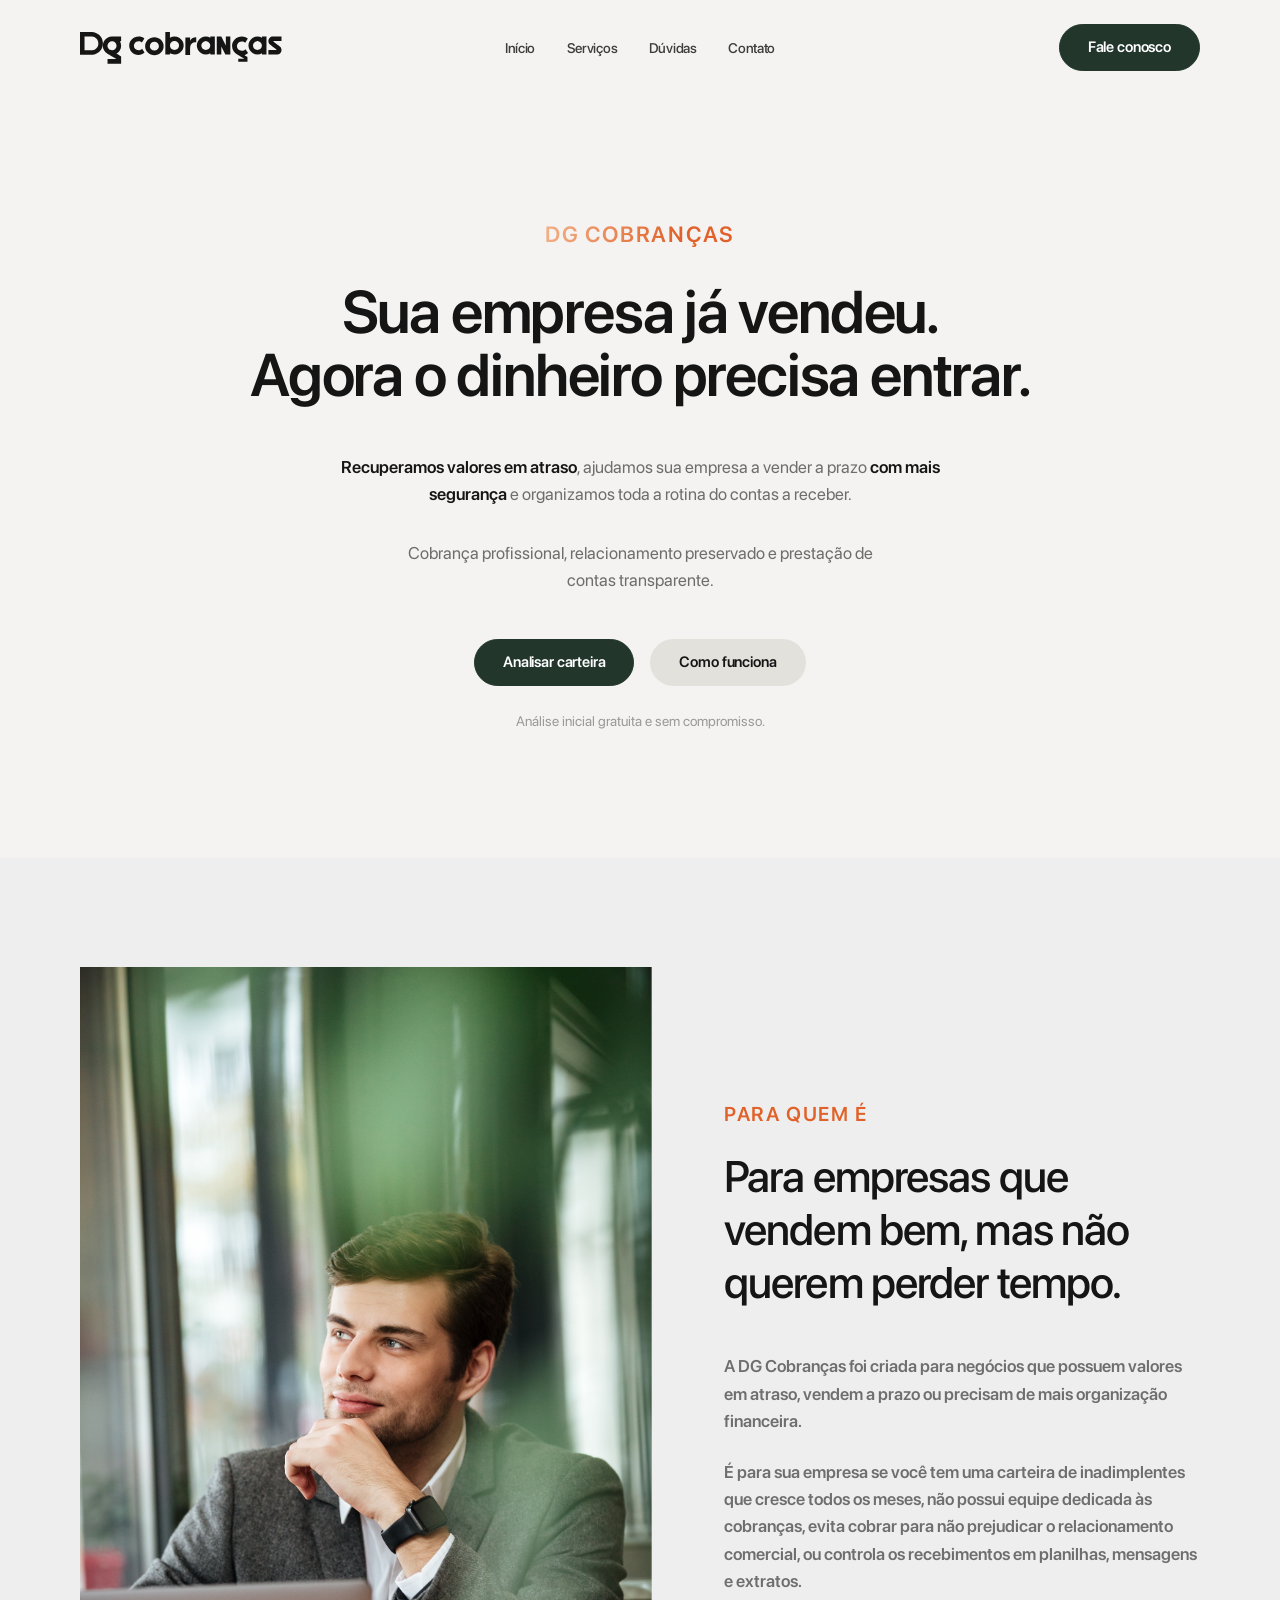
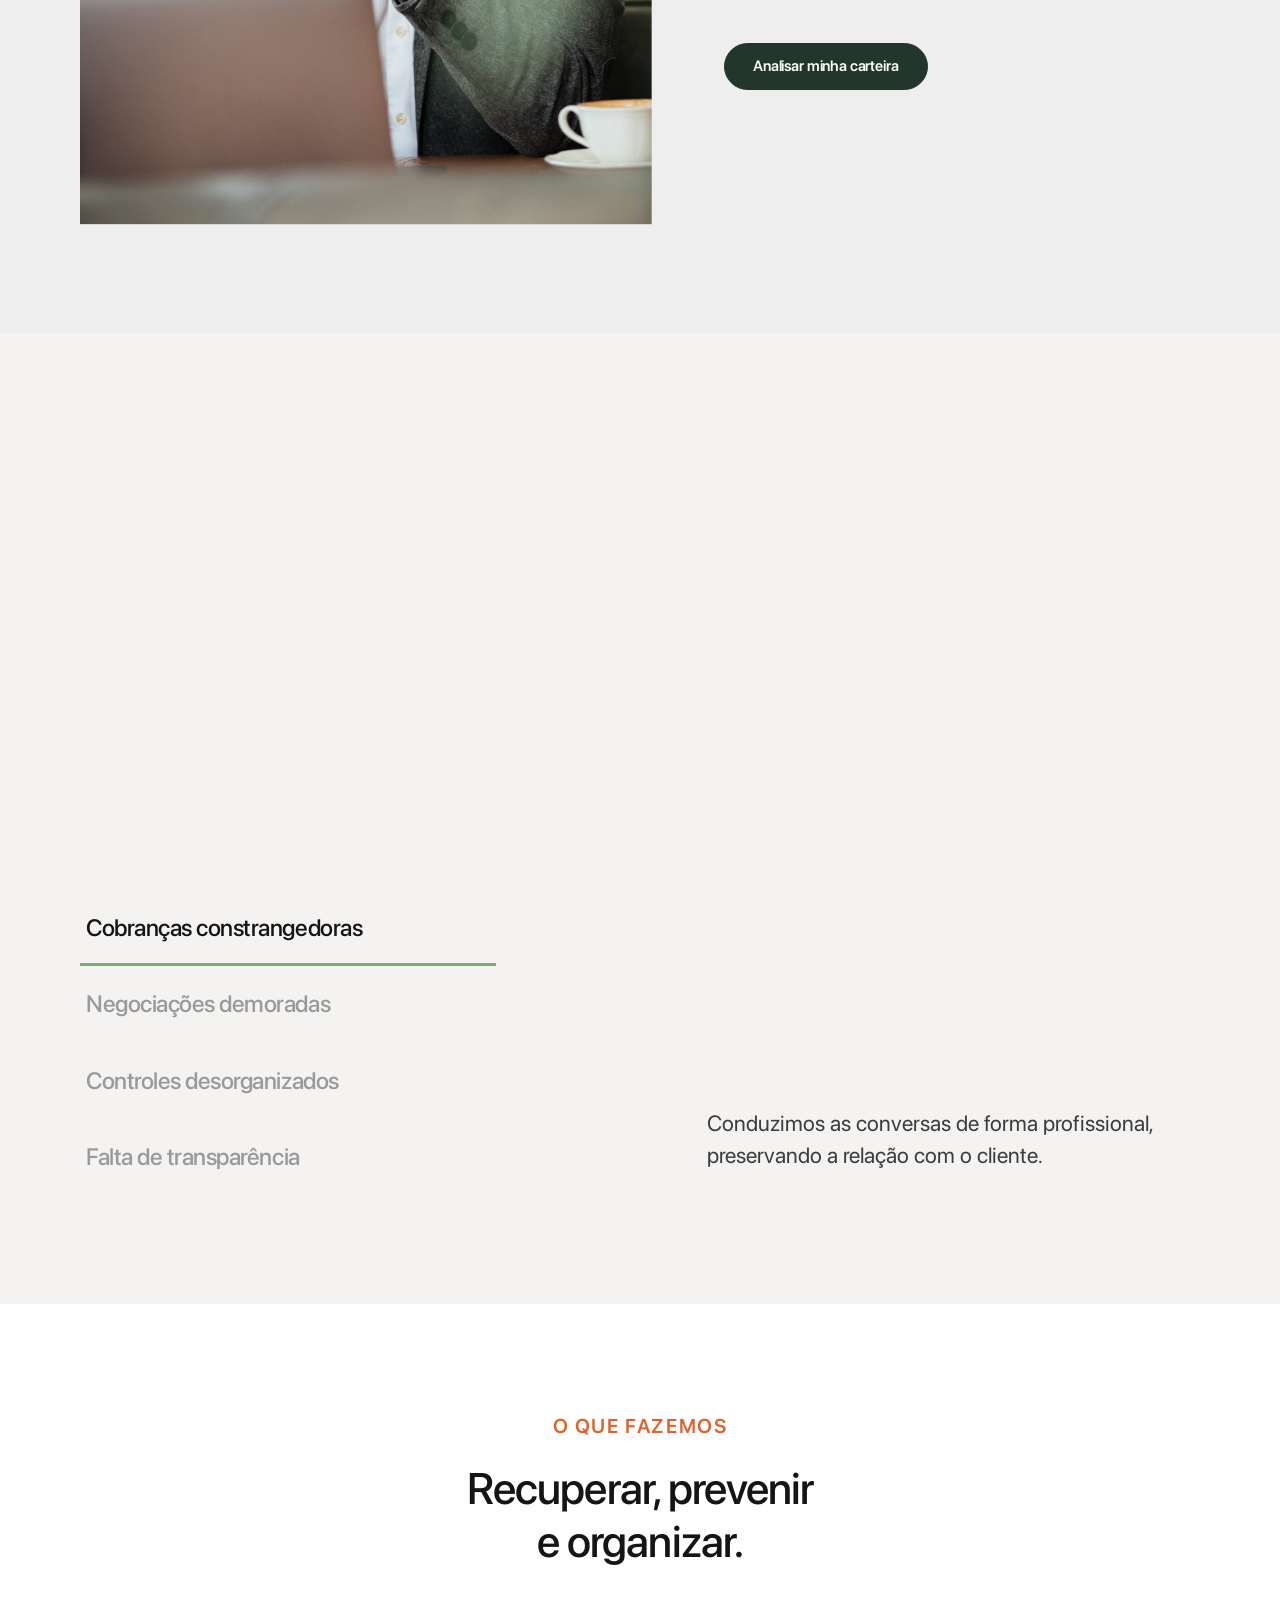
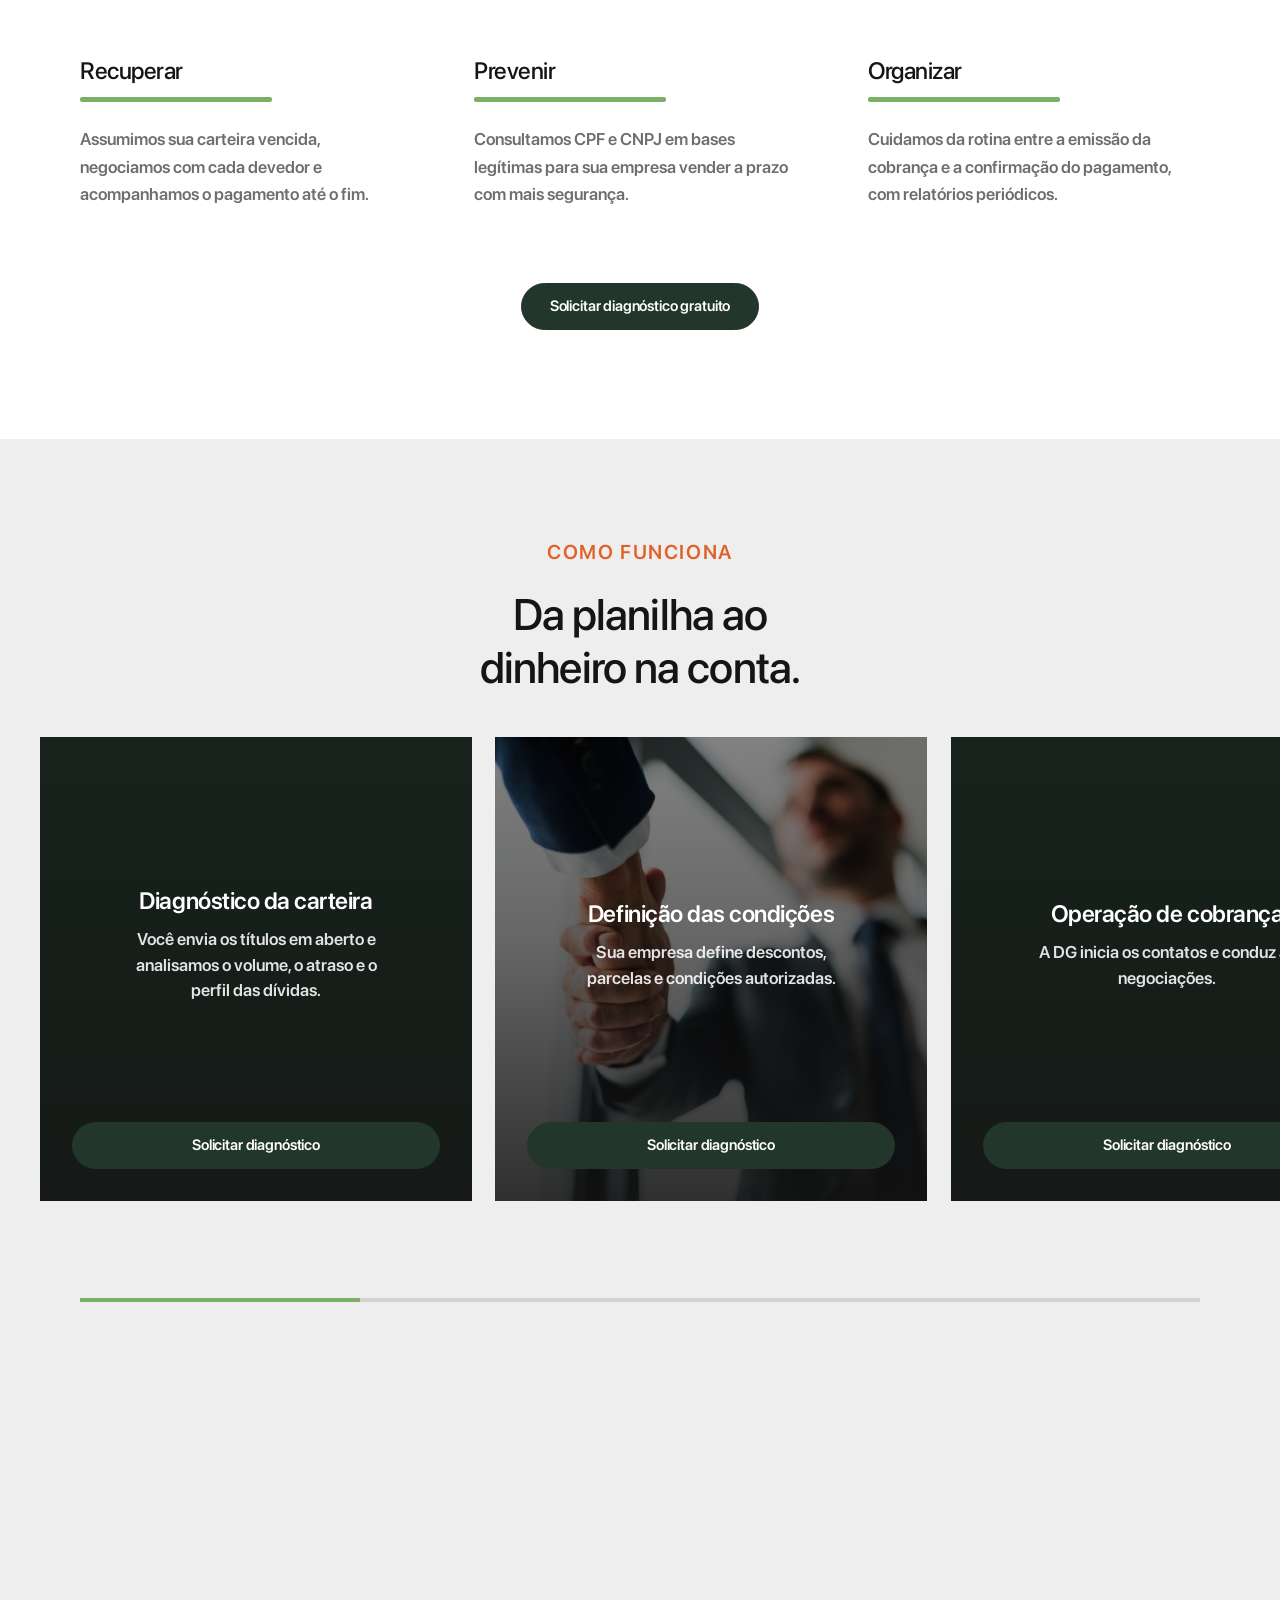
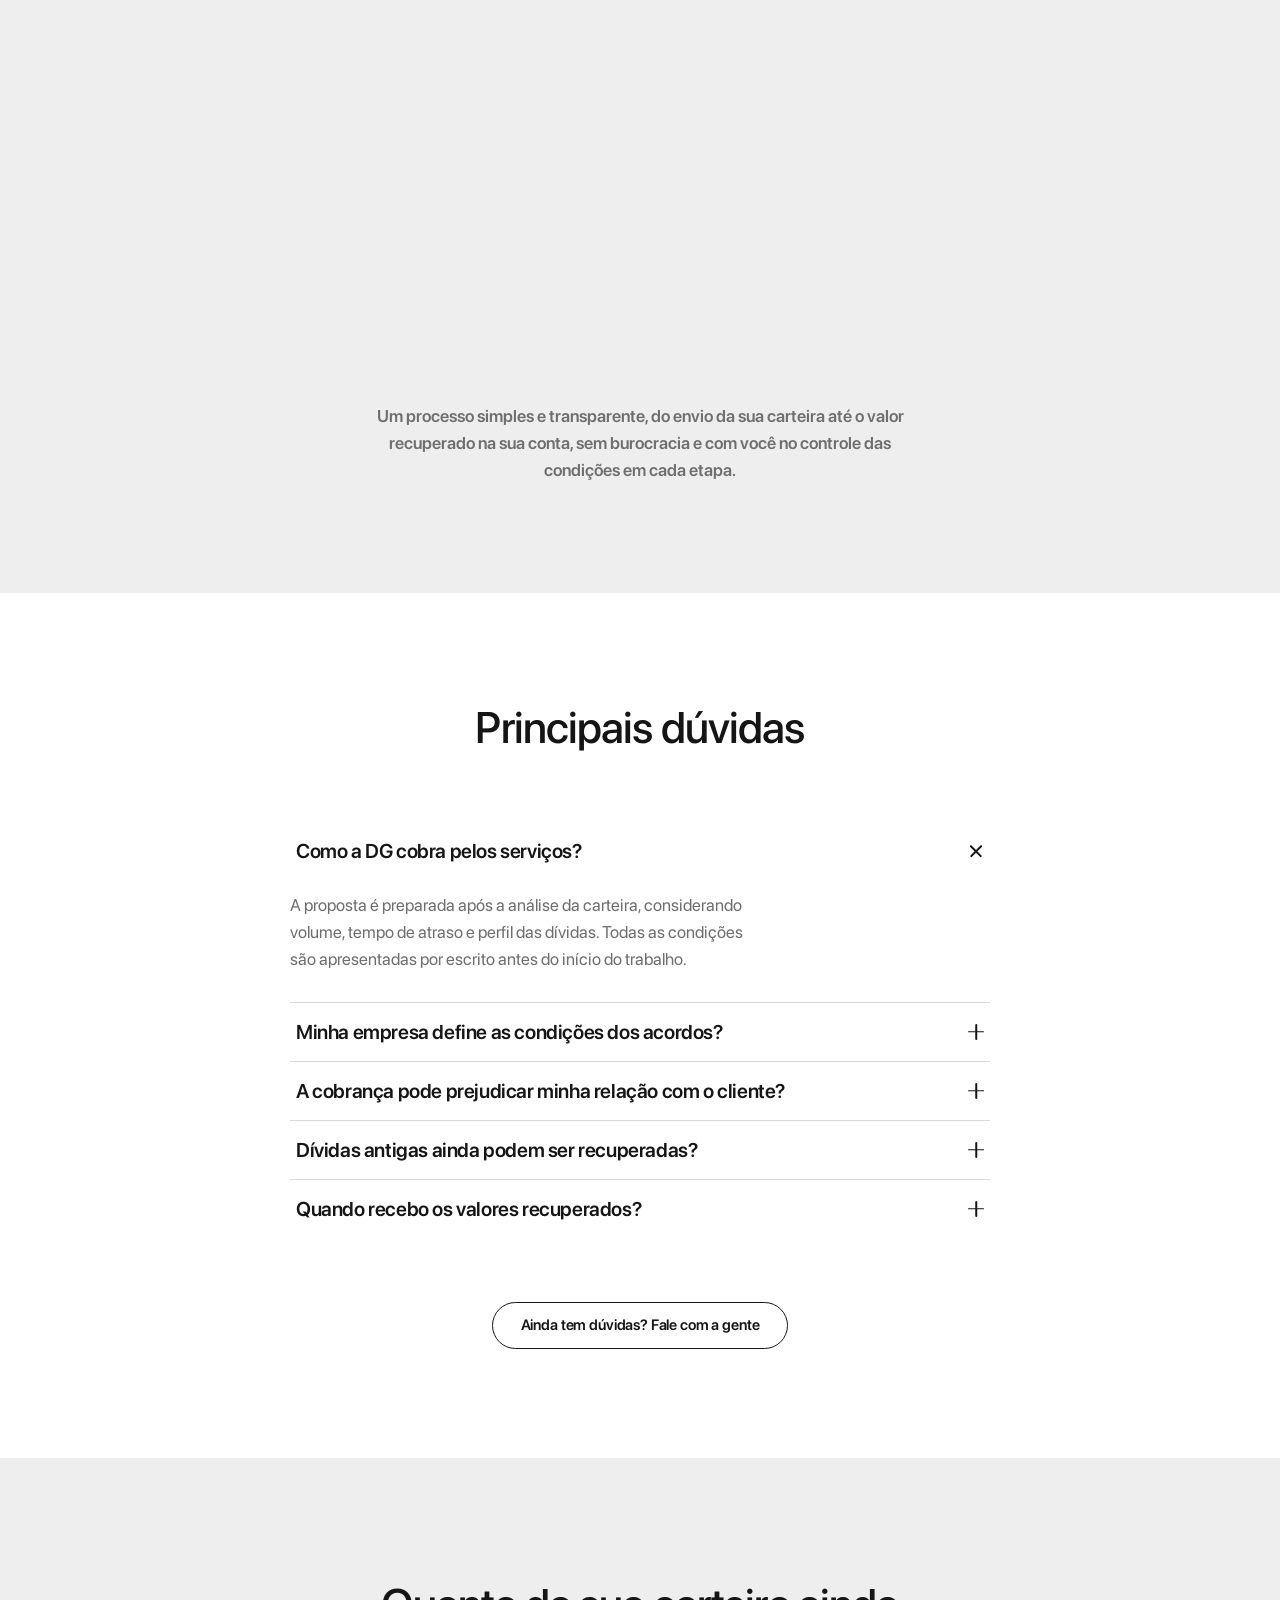
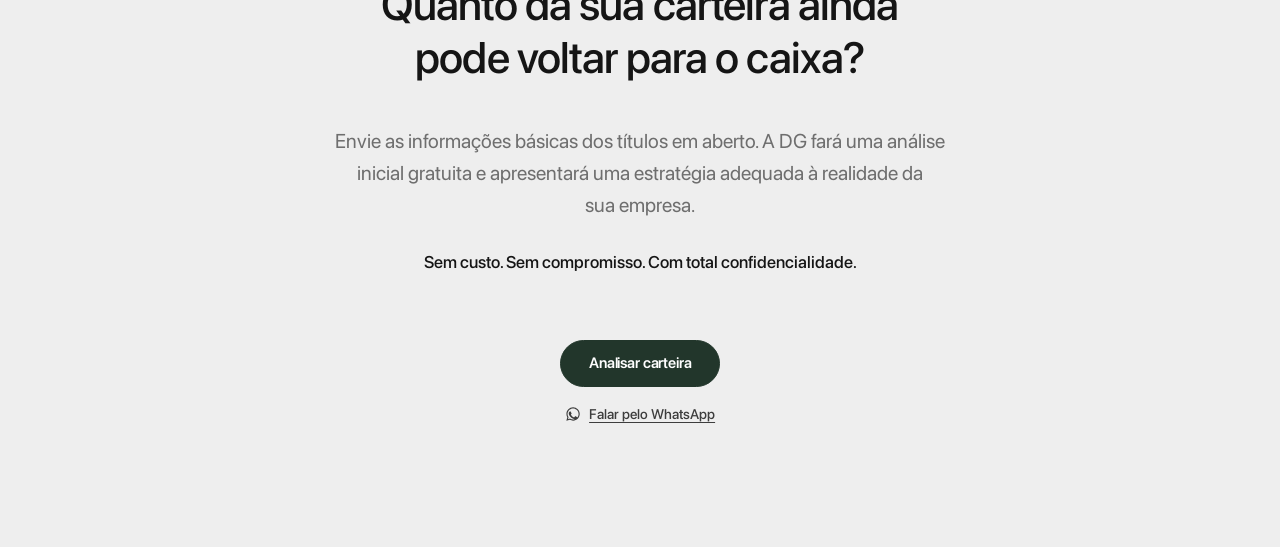
==== commit da340cfa: "Add section faq" ====
--- a/Estrutura/index.html
+++ b/Estrutura/index.html
@@ -398,11 +398,165 @@
     <!-- ================================================================
          SEÇÃO: PRINCIPAIS DÚVIDAS
          ================================================================ -->
+    <section class="section faq" id="duvidas">
+      <div class="container faq__inner">
+
+        <h2 class="section__title faq__title" data-reveal>Principais dúvidas</h2>
+
+        <!-- Accordion exclusivo: o item que abre fecha o anterior.
+             O primeiro nasce aberto (como na referência) — para começar
+             tudo fechado, basta trocar o aria-expanded e remover .is-open. -->
+        <div class="faq__list" data-faq data-reveal-group="90">
+
+          <div class="faq__item is-open" data-faq-item data-reveal>
+            <h3 class="faq__heading">
+              <button class="faq__question" type="button" data-faq-trigger
+                      id="faq-trigger-1" aria-controls="faq-panel-1" aria-expanded="true">
+                Como a DG cobra pelos serviços?
+                <span class="faq__icon" aria-hidden="true"></span>
+              </button>
+            </h3>
+            <div class="faq__answer" id="faq-panel-1" role="region"
+                 aria-labelledby="faq-trigger-1" data-faq-panel>
+              <div class="faq__answer-inner">
+                <p class="faq__answer-text">
+                  A proposta é preparada após a análise da carteira,
+                  considerando volume, tempo de atraso e perfil das dívidas.
+                  Todas as condições são apresentadas por escrito antes do
+                  início do trabalho.
+                </p>
+              </div>
+            </div>
+          </div>
+
+          <div class="faq__item" data-faq-item data-reveal>
+            <h3 class="faq__heading">
+              <button class="faq__question" type="button" data-faq-trigger
+                      id="faq-trigger-2" aria-controls="faq-panel-2" aria-expanded="false">
+                Minha empresa define as condições dos acordos?
+                <span class="faq__icon" aria-hidden="true"></span>
+              </button>
+            </h3>
+            <div class="faq__answer" id="faq-panel-2" role="region"
+                 aria-labelledby="faq-trigger-2" data-faq-panel>
+              <div class="faq__answer-inner">
+                <p class="faq__answer-text">
+                  Sim. Antes de começar, sua empresa determina descontos,
+                  prazos e condições de parcelamento. A DG negocia somente
+                  dentro dessa autorização.
+                </p>
+              </div>
+            </div>
+          </div>
+
+          <div class="faq__item" data-faq-item data-reveal>
+            <h3 class="faq__heading">
+              <button class="faq__question" type="button" data-faq-trigger
+                      id="faq-trigger-3" aria-controls="faq-panel-3" aria-expanded="false">
+                A cobrança pode prejudicar minha relação com o cliente?
+                <span class="faq__icon" aria-hidden="true"></span>
+              </button>
+            </h3>
+            <div class="faq__answer" id="faq-panel-3" role="region"
+                 aria-labelledby="faq-trigger-3" data-faq-panel>
+              <div class="faq__answer-inner">
+                <p class="faq__answer-text">
+                  Nossa abordagem é profissional, respeitosa e orientada ao
+                  diálogo. Preservar o relacionamento comercial faz parte do
+                  serviço.
+                </p>
+              </div>
+            </div>
+          </div>
+
+          <div class="faq__item" data-faq-item data-reveal>
+            <h3 class="faq__heading">
+              <button class="faq__question" type="button" data-faq-trigger
+                      id="faq-trigger-4" aria-controls="faq-panel-4" aria-expanded="false">
+                Dívidas antigas ainda podem ser recuperadas?
+                <span class="faq__icon" aria-hidden="true"></span>
+              </button>
+            </h3>
+            <div class="faq__answer" id="faq-panel-4" role="region"
+                 aria-labelledby="faq-trigger-4" data-faq-panel>
+              <div class="faq__answer-inner">
+                <p class="faq__answer-text">
+                  Sim. A situação financeira do devedor pode mudar com o
+                  tempo. Uma nova abordagem, no momento certo, pode recuperar
+                  valores considerados perdidos.
+                </p>
+              </div>
+            </div>
+          </div>
+
+          <div class="faq__item" data-faq-item data-reveal>
+            <h3 class="faq__heading">
+              <button class="faq__question" type="button" data-faq-trigger
+                      id="faq-trigger-5" aria-controls="faq-panel-5" aria-expanded="false">
+                Quando recebo os valores recuperados?
+                <span class="faq__icon" aria-hidden="true"></span>
+              </button>
+            </h3>
+            <div class="faq__answer" id="faq-panel-5" role="region"
+                 aria-labelledby="faq-trigger-5" data-faq-panel>
+              <div class="faq__answer-inner">
+                <p class="faq__answer-text">
+                  No prazo estabelecido em contrato, acompanhados de uma
+                  prestação de contas detalhada.
+                </p>
+              </div>
+            </div>
+          </div>
+
+        </div>
+
+        <div class="faq__actions" data-reveal>
+          <a class="btn btn--secondary faq__cta" href="#contato">
+            Ainda tem dúvidas? Fale com a gente
+          </a>
+        </div>
+
+      </div>
+    </section>
 
 
     <!-- ================================================================
          SEÇÃO: CTA FINAL
          ================================================================ -->
+    <section class="section cta" id="contato">
+      <div class="container cta__inner" data-reveal-group="110">
+
+        <h2 class="section__title cta__title" data-reveal>
+          <span class="cta__title-line">Quanto da sua carteira ainda</span>
+          <span class="cta__title-line">pode voltar para o caixa?</span>
+        </h2>
+
+        <p class="cta__text" data-reveal>
+          Envie as informações básicas dos títulos em aberto. A DG fará uma
+          análise inicial gratuita e apresentará uma estratégia adequada à
+          realidade da sua empresa.
+        </p>
+
+        <p class="cta__note" data-reveal>
+          Sem custo. Sem compromisso. Com total confidencialidade.
+        </p>
+
+        <!-- O reveal fica no wrapper, não no <a>: o transform do .btn:hover
+             não pode disputar com o transform da animação de entrada. -->
+        <div class="cta__actions" data-reveal="pop">
+          <a class="btn btn--primary" href="https://wa.me/5537998157790">Analisar carteira</a>
+        </div>
+
+        <a class="cta__whats" href="https://wa.me/5537998157790"
+           target="_blank" rel="noopener" data-reveal>
+          <svg class="cta__whats-icon" viewBox="0 0 24 24" aria-hidden="true" focusable="false">
+            <path d="M12.04 2C6.58 2 2.13 6.45 2.13 11.91c0 1.75.46 3.46 1.32 4.96L2 22l5.25-1.38a9.86 9.86 0 0 0 4.79 1.22h.01c5.46 0 9.91-4.45 9.91-9.91 0-2.65-1.03-5.14-2.9-7.01A9.82 9.82 0 0 0 12.04 2Zm0 1.67c2.2 0 4.27.86 5.83 2.42a8.19 8.19 0 0 1 2.41 5.82c0 4.54-3.7 8.24-8.25 8.24a8.2 8.2 0 0 1-4.18-1.15l-.3-.18-3.11.82.83-3.04-.2-.31a8.16 8.16 0 0 1-1.26-4.38c0-4.54 3.7-8.24 8.23-8.24Zm-4.5 4.4c-.21 0-.56.08-.85.4-.29.32-1.11 1.09-1.11 2.65s1.14 3.07 1.3 3.28c.16.21 2.21 3.37 5.35 4.6 2.61 1.03 3.14.82 3.71.77.57-.05 1.83-.75 2.09-1.47.26-.72.26-1.34.18-1.47-.08-.13-.29-.21-.61-.37-.31-.16-1.83-.9-2.11-1.01-.29-.11-.5-.16-.71.16-.21.31-.81 1.01-.99 1.22-.19.21-.37.24-.68.08-.32-.16-1.33-.49-2.53-1.56-.94-.83-1.57-1.86-1.75-2.17-.19-.32-.02-.49.13-.65.14-.14.32-.37.47-.55.16-.19.21-.32.32-.53.1-.21.05-.4-.03-.55-.08-.16-.7-1.69-.96-2.31-.25-.61-.51-.53-.7-.54h-.6Z"/>
+          </svg>
+          Falar pelo WhatsApp
+        </a>
+
+      </div>
+    </section>
 
   </main>
 
--- a/Estrutura/style.css
+++ b/Estrutura/style.css
@@ -447,13 +447,18 @@
 /* Variantes de entrada: só trocam o transform inicial, reaproveitando
    o mesmo IntersectionObserver, o mesmo easing e o mesmo stagger.
    `zoom`  — cresce sutilmente para o lugar (imagens dentro de moldura)
-   `right` — desliza da direita (blocos de texto ao lado de uma imagem) */
+   `right` — desliza da direita (blocos de texto ao lado de uma imagem)
+   `pop`   — nasce menor e assenta no tamanho (ênfase em CTAs) */
 [data-reveal="zoom"] {
   transform: scale(1.05);
 }
 
 [data-reveal="right"] {
   transform: translateX(clamp(20px, 3vw, 40px));
+}
+
+[data-reveal="pop"] {
+  transform: scale(0.95);
 }
 
 /* Enquanto anima, avisa o compositor; removido pelo JS ao terminar */
@@ -1336,3 +1341,213 @@
 .como__carousel.is-static .como__track {
   will-change: auto;
 }
+
+
+/* --------------------------------------------------------------------------
+   SEÇÃO: PRINCIPAIS DÚVIDAS
+   Accordion exclusivo em coluna estreita e centrada sobre fundo branco.
+   A altura anima por grid-template-rows (0fr → 1fr): nada precisa ser
+   medido no JS e a transição funciona com qualquer quantidade de texto.
+   -------------------------------------------------------------------------- */
+
+.faq {
+  background-color: var(--color-white);
+}
+
+/* Coluna estreita; o .container continua cuidando das gutters laterais */
+.faq__inner {
+  max-width: calc(700px + var(--container-gutter) * 2);
+}
+
+.faq__title {
+  text-align: center;
+}
+
+.faq__list {
+  margin-top: clamp(2.25rem, 1rem + 4vw, 4.5rem);
+}
+
+/* Divisória só entre itens: o primeiro não tem linha acima nem o último
+   abaixo. Cinza neutro em vez de --color-line, que é quente demais e
+   praticamente some sobre o branco puro desta seção. */
+.faq__item + .faq__item {
+  border-top: 1px solid rgba(21, 21, 21, 0.16);
+}
+
+/* O <h3> é só semântica: toda a aparência vem do botão */
+.faq__heading {
+  font: inherit;
+  letter-spacing: inherit;
+}
+
+.faq__question {
+  display: flex;
+  align-items: center;
+  justify-content: space-between;
+  gap: var(--space-lg);
+  width: 100%;
+  padding-block: clamp(0.875rem, 0.7rem + 0.45vw, 1.125rem);
+  font-size: var(--fs-lg);
+  font-weight: var(--fw-semibold);
+  line-height: var(--lh-heading);
+  letter-spacing: var(--ls-tight);
+  text-align: left;
+  color: var(--color-ink);
+  transition: color var(--duration-mid) var(--ease-out-expo);
+}
+
+.faq__question:hover {
+  color: var(--color-green-800);
+}
+
+/* --- Ícone: duas barras formando "+"; girar 45° já entrega o "×" --- */
+.faq__icon {
+  position: relative;
+  flex: none;
+  width: 16px;
+  height: 16px;
+  transition: transform var(--duration-mid) var(--ease-out-expo);
+}
+
+.faq__icon::before,
+.faq__icon::after {
+  content: "";
+  position: absolute;
+  top: 50%;
+  left: 50%;
+  border-radius: 1px;
+  background-color: currentColor;
+  transform: translate(-50%, -50%);
+}
+
+.faq__icon::before {
+  width: 100%;
+  height: 1.5px;
+}
+
+.faq__icon::after {
+  width: 1.5px;
+  height: 100%;
+}
+
+.faq__item.is-open .faq__icon {
+  transform: rotate(45deg);
+}
+
+/* --- Painel de resposta --- */
+.faq__answer {
+  display: grid;
+  grid-template-rows: 0fr;
+  transition: grid-template-rows var(--duration-mid) var(--ease-out-expo);
+}
+
+.faq__item.is-open .faq__answer {
+  grid-template-rows: 1fr;
+}
+
+/* O overflow é o que permite a linha 0fr colapsar o conteúdo */
+.faq__answer-inner {
+  overflow: hidden;
+  opacity: 0;
+  transform: translateY(-6px);
+  transition: opacity var(--duration-mid) var(--ease-out-expo),
+    transform var(--duration-mid) var(--ease-out-expo);
+}
+
+/* O texto entra logo depois que a altura começa a abrir */
+.faq__item.is-open .faq__answer-inner {
+  opacity: 1;
+  transform: none;
+  transition-delay: 80ms;
+}
+
+/* Padding dentro da caixa recortada: acompanha a animação de altura */
+.faq__answer-text {
+  max-width: 47ch;
+  padding-block: var(--space-sm) clamp(1.25rem, 1rem + 1vw, 2rem);
+  color: var(--color-muted);
+  text-wrap: pretty;
+}
+
+/* --- Botão --- */
+.faq__actions {
+  display: flex;
+  justify-content: center;
+  margin-top: clamp(2.25rem, 1.25rem + 3.5vw, 4rem);
+}
+
+/* Contorno escuro, como na referência: o cinza padrão do .btn--secondary
+   foi pensado para os fundos creme, não para o branco puro daqui. */
+.faq__cta {
+  --btn-border: var(--color-ink);
+}
+
+
+/* --------------------------------------------------------------------------
+   SEÇÃO: CTA FINAL
+   Última chamada antes do rodapé: coluna única centrada, com respiro
+   maior que o das seções comuns.
+   -------------------------------------------------------------------------- */
+
+.cta {
+  /* Respiro generoso: redefine o token da própria .section */
+  --section-py: clamp(4rem, 2rem + 7vw, 8.5rem);
+
+  background-color: var(--color-bg);
+}
+
+.cta__inner {
+  display: flex;
+  flex-direction: column;
+  align-items: center;
+  text-align: center;
+}
+
+/* Cada frase na própria linha; no mobile o wrap interno segue livre */
+.cta__title-line {
+  display: block;
+}
+
+.cta__text {
+  max-width: 40rem;
+  margin-top: clamp(1.75rem, 1rem + 2.5vw, 2.5rem);
+  font-size: var(--fs-lg);
+  color: var(--color-muted);
+  text-wrap: pretty;
+}
+
+/* Reforço curto de objeção: menor que o parágrafo, porém em tom cheio */
+.cta__note {
+  margin-top: clamp(1.25rem, 0.75rem + 1.5vw, 1.75rem);
+  font-weight: var(--fw-medium);
+  color: var(--color-ink);
+}
+
+.cta__actions {
+  margin-top: clamp(2.25rem, 1.25rem + 4vw, 4rem);
+}
+
+/* --- Link de apoio abaixo do botão --- */
+.cta__whats {
+  display: inline-flex;
+  align-items: center;
+  gap: var(--space-xs);
+  margin-top: var(--space-md);
+  font-size: var(--fs-sm);
+  font-weight: var(--fw-medium);
+  color: var(--color-ink-soft);
+  text-decoration: underline;
+  text-decoration-thickness: 1px;
+  text-underline-offset: 3px;
+  transition: color var(--duration-mid) var(--ease-out-expo);
+}
+
+.cta__whats:hover {
+  color: var(--color-green-800);
+}
+
+.cta__whats-icon {
+  width: 1.15em;
+  height: 1.15em;
+  fill: currentColor;
+}
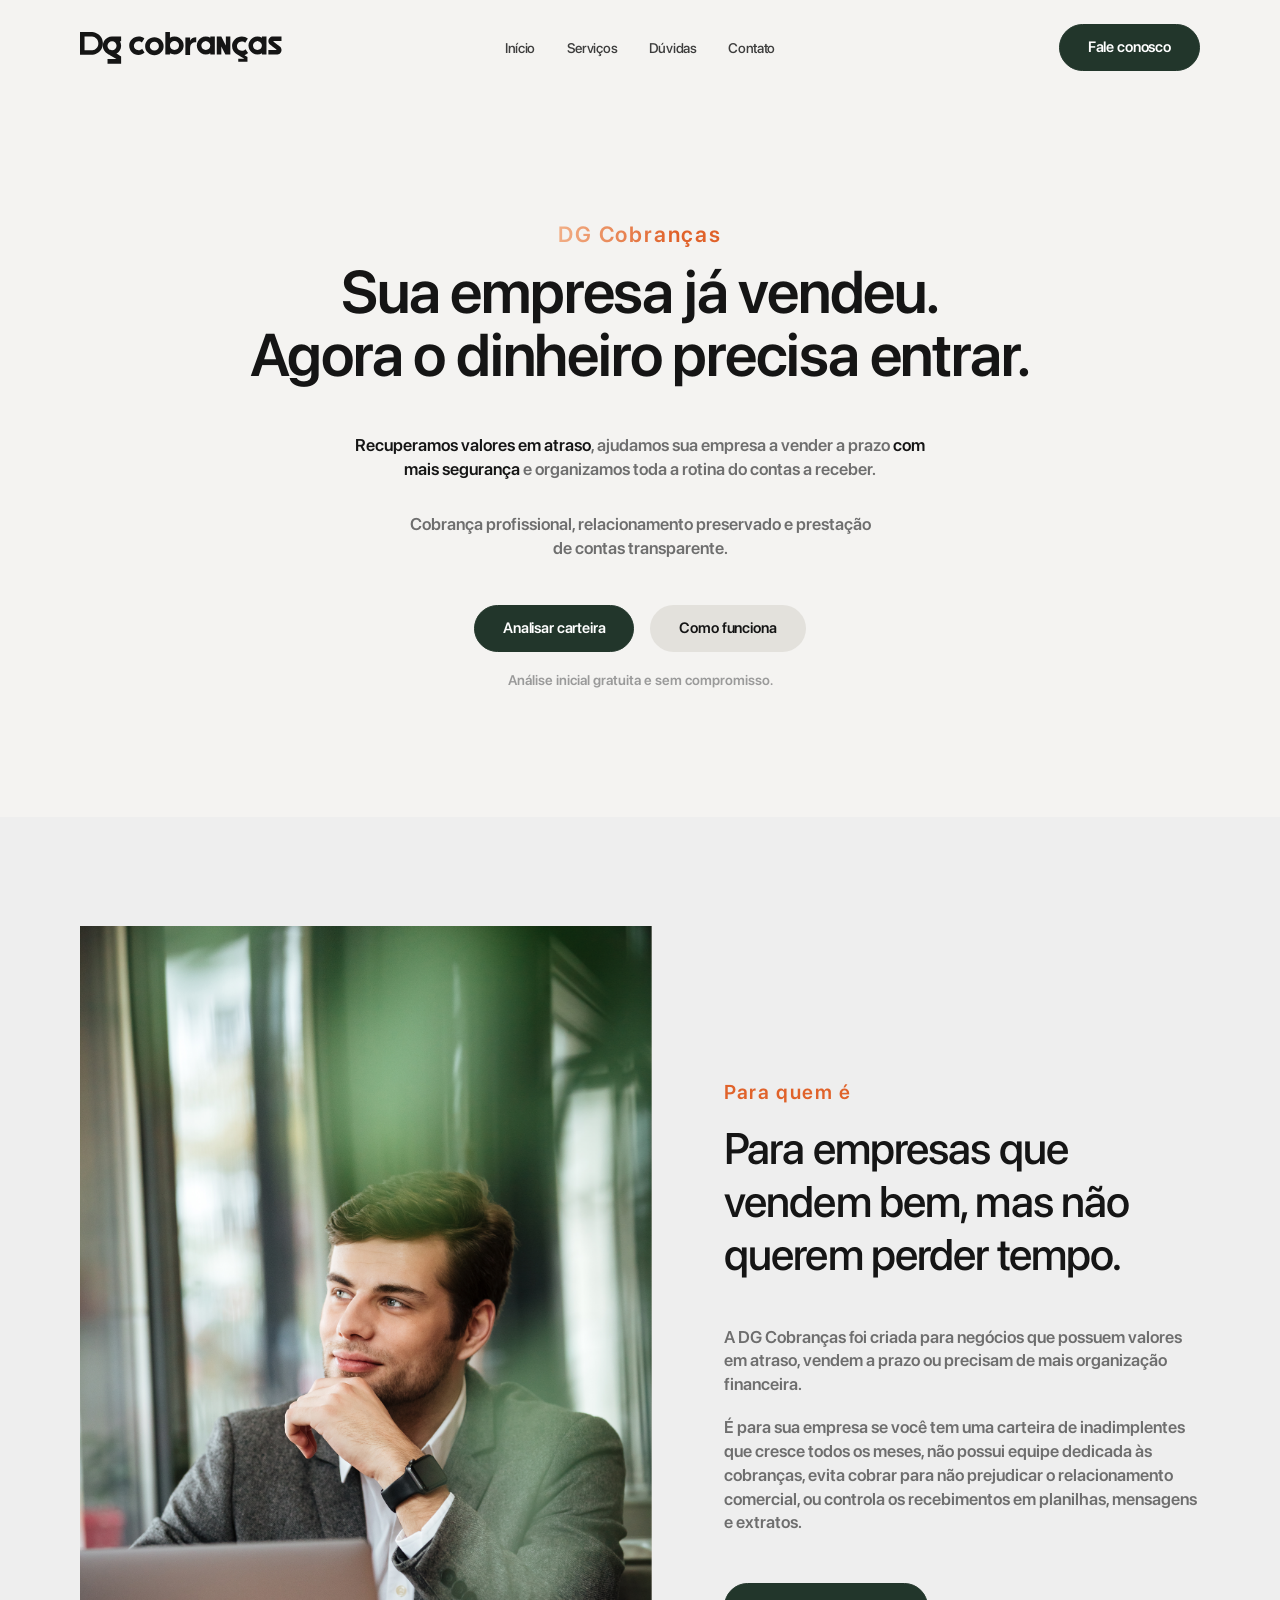
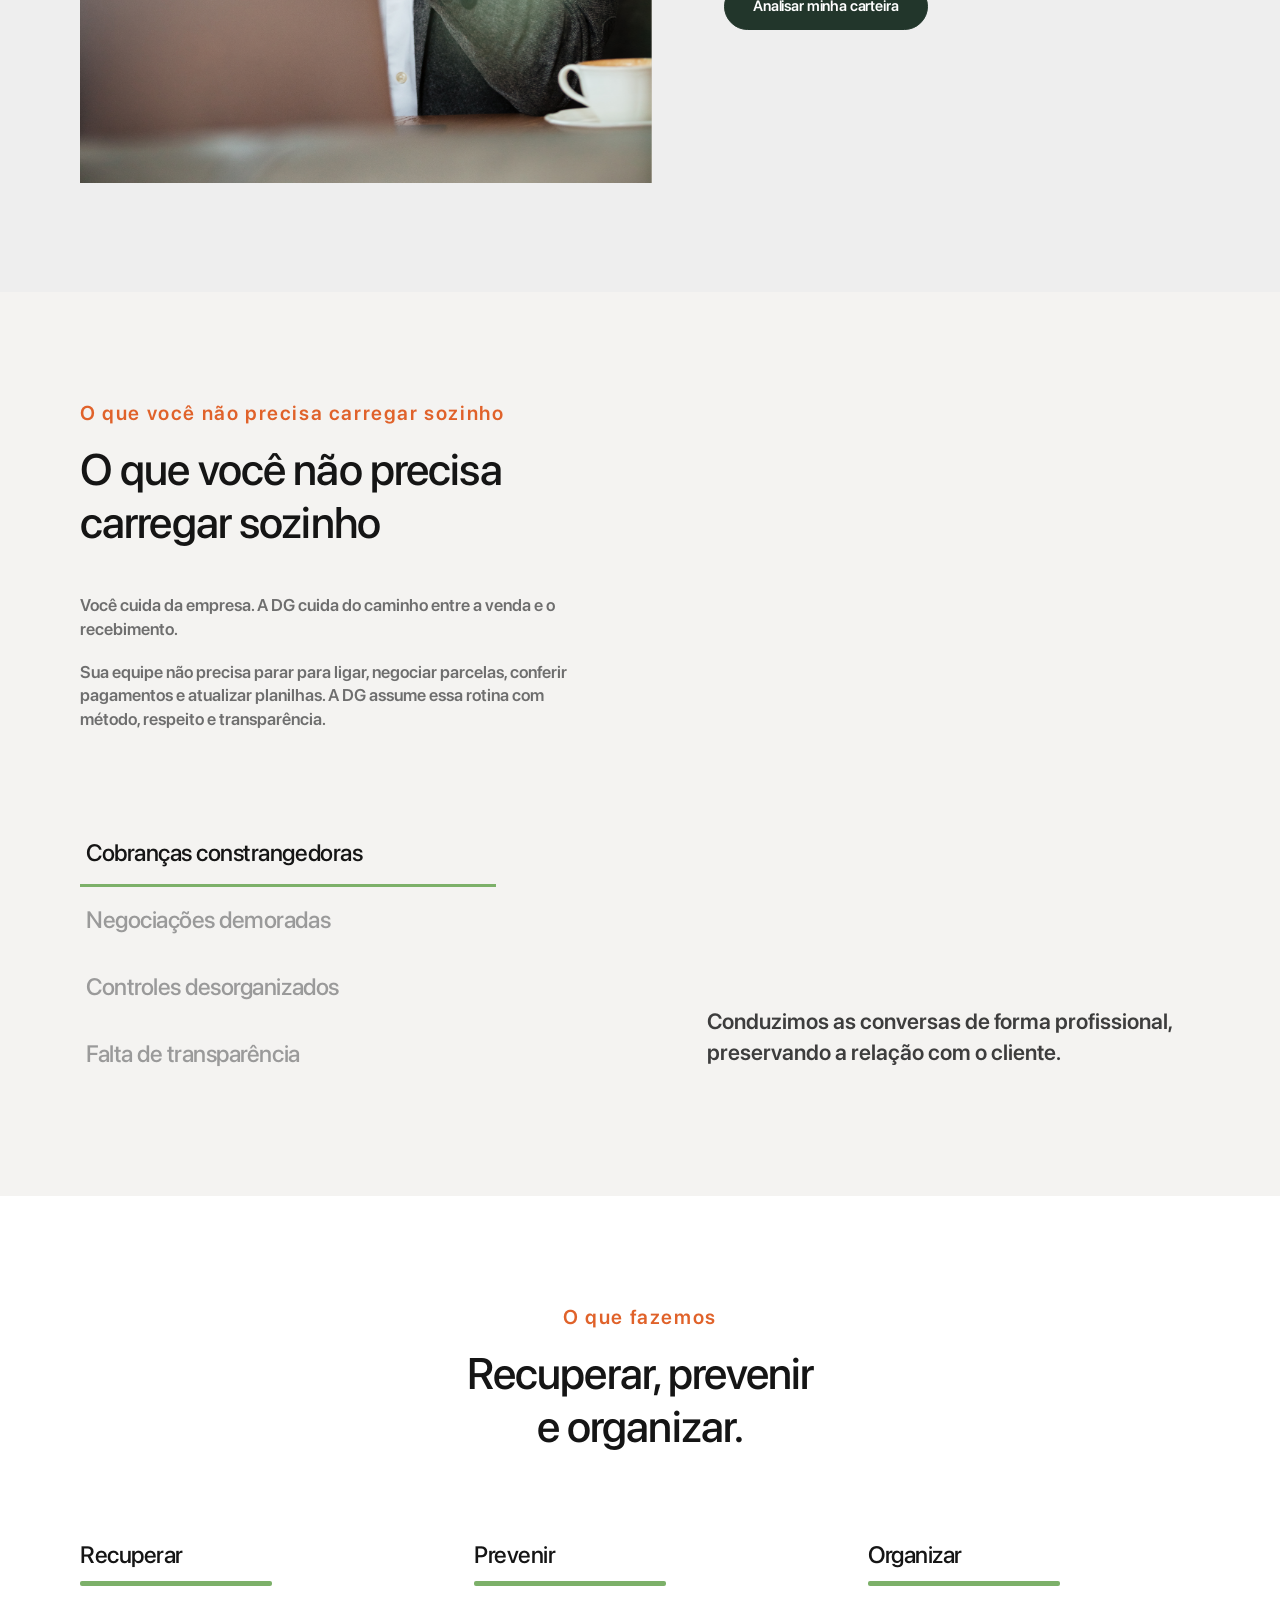
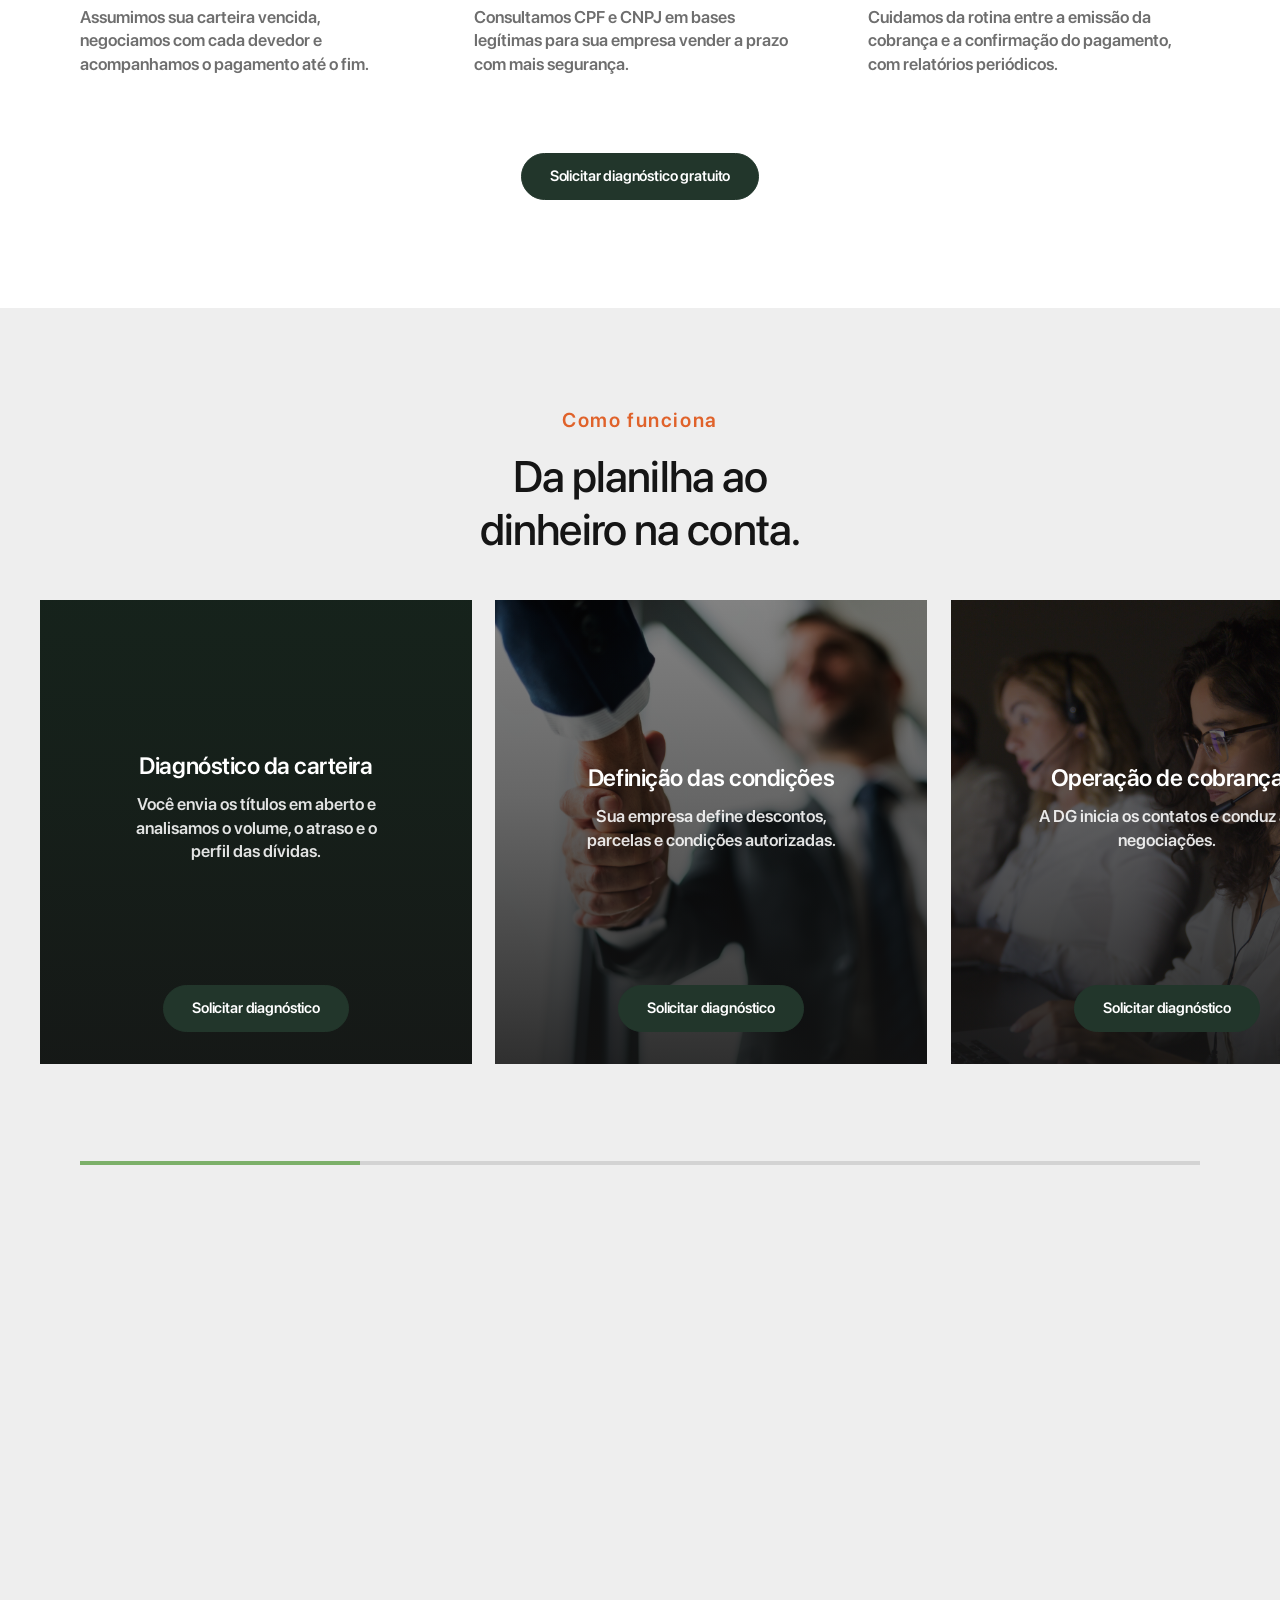
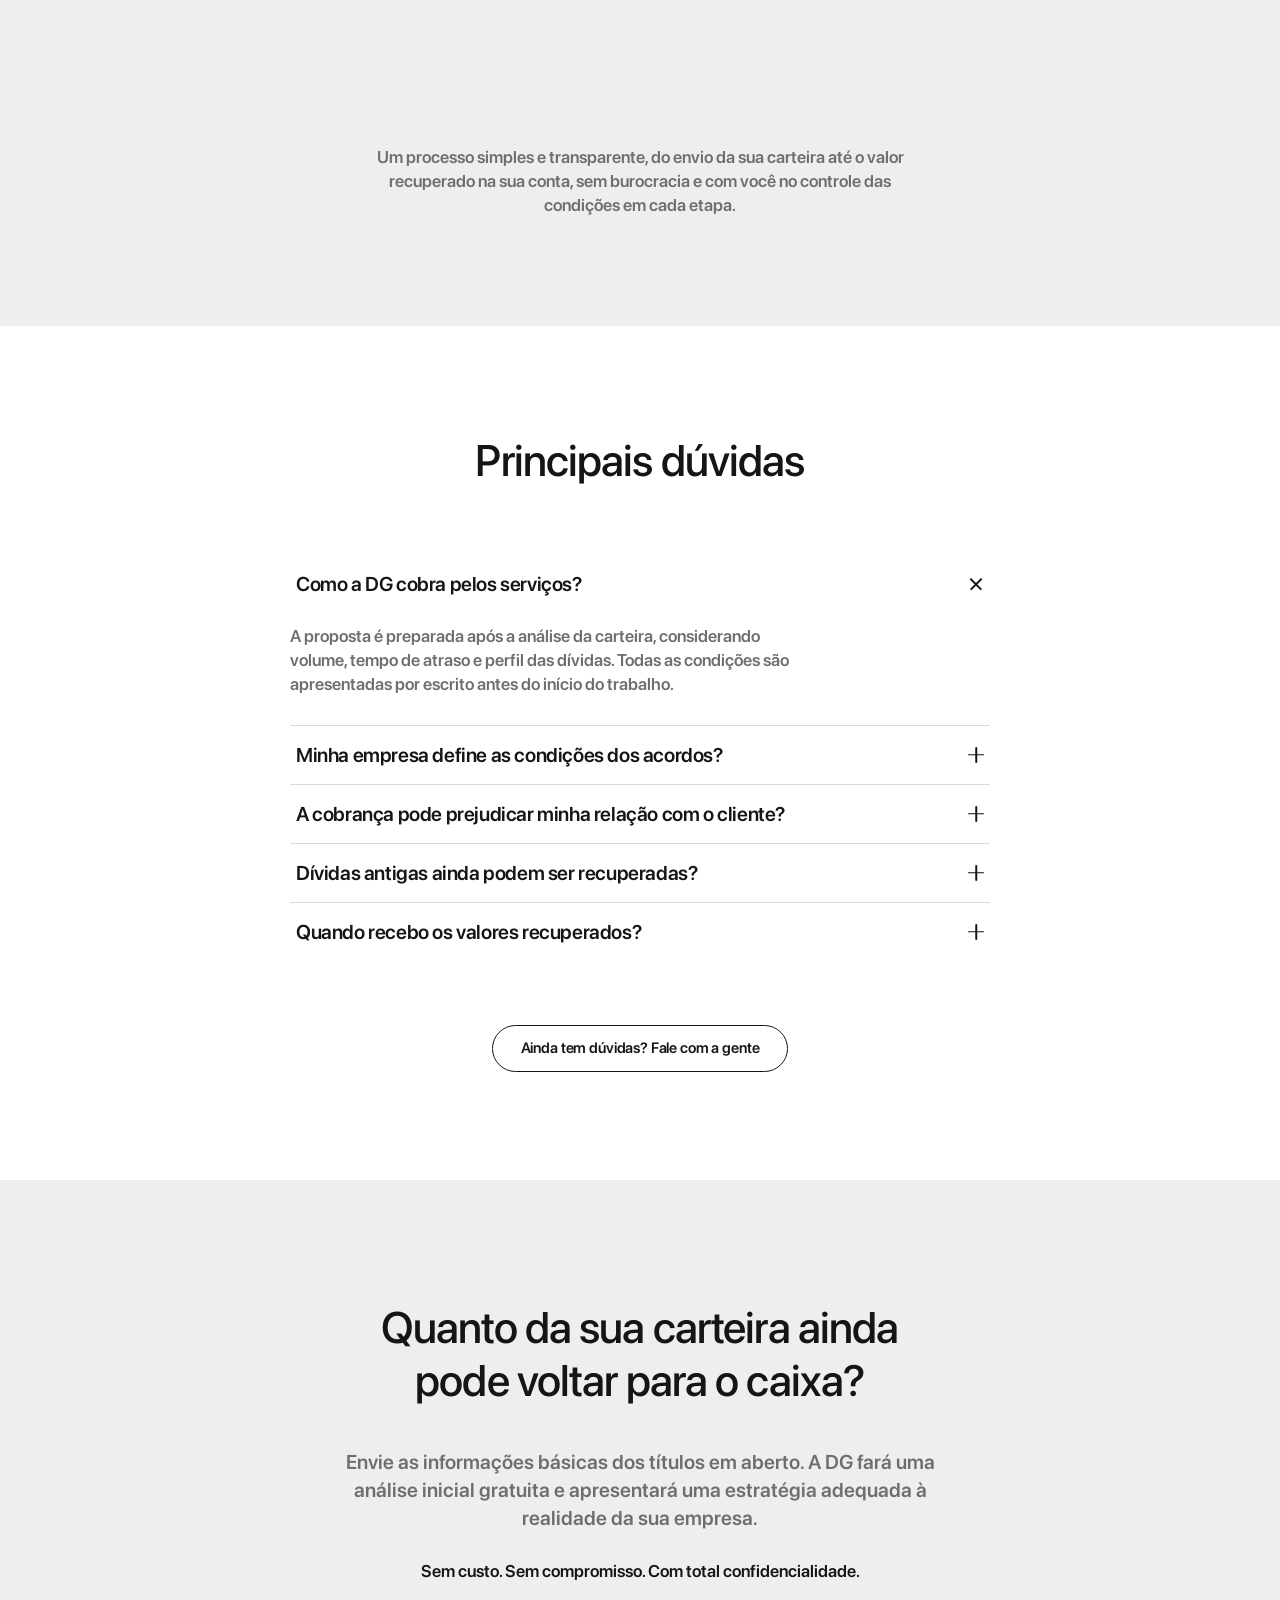
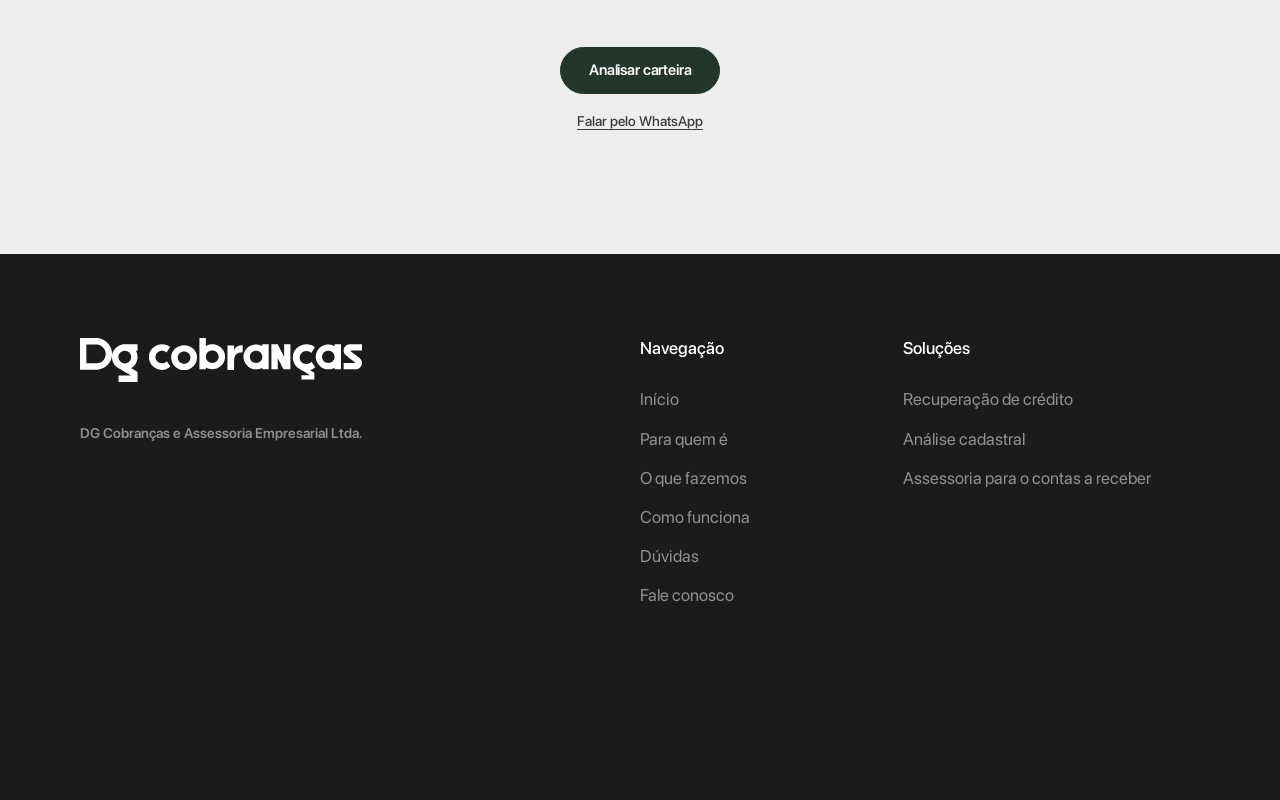
==== commit 2683b37f: "Final changes" ====
--- a/Estrutura/index.html
+++ b/Estrutura/index.html
@@ -549,9 +549,6 @@
 
         <a class="cta__whats" href="https://wa.me/5537998157790"
            target="_blank" rel="noopener" data-reveal>
-          <svg class="cta__whats-icon" viewBox="0 0 24 24" aria-hidden="true" focusable="false">
-            <path d="M12.04 2C6.58 2 2.13 6.45 2.13 11.91c0 1.75.46 3.46 1.32 4.96L2 22l5.25-1.38a9.86 9.86 0 0 0 4.79 1.22h.01c5.46 0 9.91-4.45 9.91-9.91 0-2.65-1.03-5.14-2.9-7.01A9.82 9.82 0 0 0 12.04 2Zm0 1.67c2.2 0 4.27.86 5.83 2.42a8.19 8.19 0 0 1 2.41 5.82c0 4.54-3.7 8.24-8.25 8.24a8.2 8.2 0 0 1-4.18-1.15l-.3-.18-3.11.82.83-3.04-.2-.31a8.16 8.16 0 0 1-1.26-4.38c0-4.54 3.7-8.24 8.23-8.24Zm-4.5 4.4c-.21 0-.56.08-.85.4-.29.32-1.11 1.09-1.11 2.65s1.14 3.07 1.3 3.28c.16.21 2.21 3.37 5.35 4.6 2.61 1.03 3.14.82 3.71.77.57-.05 1.83-.75 2.09-1.47.26-.72.26-1.34.18-1.47-.08-.13-.29-.21-.61-.37-.31-.16-1.83-.9-2.11-1.01-.29-.11-.5-.16-.71.16-.21.31-.81 1.01-.99 1.22-.19.21-.37.24-.68.08-.32-.16-1.33-.49-2.53-1.56-.94-.83-1.57-1.86-1.75-2.17-.19-.32-.02-.49.13-.65.14-.14.32-.37.47-.55.16-.19.21-.32.32-.53.1-.21.05-.4-.03-.55-.08-.16-.7-1.69-.96-2.31-.25-.61-.51-.53-.7-.54h-.6Z"/>
-          </svg>
           Falar pelo WhatsApp
         </a>
 
@@ -563,6 +560,46 @@
   <!-- ==================================================================
        SEÇÃO: FOOTER
        ================================================================== -->
+  <footer class="footer">
+    <div class="container footer__inner" data-reveal-group="80">
+
+      <div class="footer__brand" data-reveal="fade">
+        <a class="footer__logo" href="#inicio" aria-label="DG Cobranças — ir para o início">
+          <img src="src/svg/logo(footer).svg" alt="DG Cobranças" width="527" height="83">
+        </a>
+        <p class="footer__desc">DG Cobranças e Assessoria Empresarial Ltda.</p>
+      </div>
+
+      <nav class="footer__col" aria-labelledby="footer-nav-title" data-reveal="fade">
+        <h2 class="footer__col-title" id="footer-nav-title">Navegação</h2>
+        <ul class="footer__links" role="list">
+          <li><a class="footer__link" href="#inicio">Início</a></li>
+          <li><a class="footer__link" href="#para-quem">Para quem é</a></li>
+          <li><a class="footer__link" href="#servicos">O que fazemos</a></li>
+          <li><a class="footer__link" href="#como-funciona">Como funciona</a></li>
+          <li><a class="footer__link" href="#duvidas">Dúvidas</a></li>
+          <li><a class="footer__link" href="#contato">Fale conosco</a></li>
+        </ul>
+      </nav>
+
+      <nav class="footer__col" aria-labelledby="footer-sol-title" data-reveal="fade">
+        <h2 class="footer__col-title" id="footer-sol-title">Soluções</h2>
+        <ul class="footer__links" role="list">
+          <li><a class="footer__link" href="#servicos">Recuperação de crédito</a></li>
+          <li><a class="footer__link" href="#servicos">Análise cadastral</a></li>
+          <li><a class="footer__link" href="#servicos">Assessoria para o contas a receber</a></li>
+        </ul>
+      </nav>
+
+    </div>
+
+    <div class="container">
+      <div class="footer__bottom" data-reveal="fade">
+        <p class="footer__copy">© 2026 DG Cobranças. Todos os direitos reservados.</p>
+      </div>
+    </div>
+
+  </footer>
 
 
   <script src="script.js"></script>
--- a/Estrutura/style.css
+++ b/Estrutura/style.css
@@ -56,6 +56,7 @@
   --color-ink-soft: #3d3d3d;
   --color-muted: #6e6e6e;       /* parágrafos secundários */
   --color-muted-light: #9a9a9a; /* itens inativos, legendas */
+  --color-soft: #e3e1dc;        /* cinza preenchido do botão neutro */
   --color-line: #d8d5cd;        /* divisores */
   --color-line-dark: #2e2e2e;   /* divisores sobre fundo escuro */
 
@@ -89,6 +90,7 @@
   --lh-tight: 1.05;   /* display: títulos grandes em duas linhas */
   --lh-heading: 1.2;
   --lh-body: 1.6;
+  --lh-text: 1.4;     /* descrições e apoios: entrelinha mais fechada */
 
   --ls-tight: -0.02em;
   --ls-eyebrow: 0.08em;   /* compensa a caixa alta do eyebrow */
@@ -98,7 +100,7 @@
   --space-xs: 0.5rem;
   --space-sm: 0.75rem;
   --space-md: 1rem;
-  --space-lg: 1.5rem;
+  --space-lg: 1.2rem;
   --space-xl: 2rem;
   --space-2xl: 3rem;
   --space-3xl: 4rem;
@@ -123,8 +125,12 @@
 
   /* --- Movimento --- */
   --ease-out-expo: cubic-bezier(0.16, 1, 0.3, 1);
+  /* Curva mais macia que a expo: arranca sem tranco e assenta devagar.
+     Usada onde o movimento é longo, como a abertura do acordeão. */
+  --ease-smooth: cubic-bezier(0.33, 0.7, 0.2, 1);
   --duration-fast: 200ms;
   --duration-mid: 300ms;
+  --duration-slow: 520ms;
   --duration-reveal: 800ms;
 
   /* --- Elevação --- */
@@ -279,8 +285,7 @@
   margin: 0 0 var(--space-lg);
   font-size: var(--fs-eyebrow);
   font-weight: var(--fw-semibold);
-  line-height: 1.3;
-  text-transform: uppercase;
+  line-height: 1.2;
   letter-spacing: var(--ls-eyebrow);
   color: var(--color-orange-500);
 }
@@ -293,6 +298,7 @@
 
 .section__text {
   font-weight: var(--fw-semibold);
+  line-height: var(--lh-text);
   color: var(--color-muted);
   max-width: 62ch;
 }
@@ -369,7 +375,7 @@
 
 /* Botão neutro preenchido — par secundário do primário sobre fundo claro */
 .btn--soft {
-  --btn-bg: #e3e1dc;
+  --btn-bg: var(--color-soft);
   --btn-fg: var(--color-ink);
   --btn-border: transparent;
 }
@@ -448,7 +454,8 @@
    o mesmo IntersectionObserver, o mesmo easing e o mesmo stagger.
    `zoom`  — cresce sutilmente para o lugar (imagens dentro de moldura)
    `right` — desliza da direita (blocos de texto ao lado de uma imagem)
-   `pop`   — nasce menor e assenta no tamanho (ênfase em CTAs) */
+   `pop`   — nasce menor e assenta no tamanho (ênfase em CTAs)
+   `fade`  — só opacidade, sem movimento (rodapé) */
 [data-reveal="zoom"] {
   transform: scale(1.05);
 }
@@ -459,6 +466,13 @@
 
 [data-reveal="pop"] {
   transform: scale(0.95);
+}
+
+/* `fade` — só opacidade, sem blur nem deslocamento (rodapé: entra
+   discreto e sem mover nada abaixo da dobra) */
+[data-reveal="fade"] {
+  filter: none;
+  transform: none;
 }
 
 /* Enquanto anima, avisa o compositor; removido pelo JS ao terminar */
@@ -826,7 +840,7 @@
 /* --- Eyebrow --- */
 /* Caps, laranja e tracking vêm do .eyebrow; aqui só o que é maior no hero */
 .hero__eyebrow {
-  margin-bottom: var(--space-xl);
+  margin-bottom: var(--space-sm);
   font-size: clamp(1rem, 0.85rem + 0.75vw, 1.375rem); /* 16 → 22px */
   line-height: 1.2;
 }
@@ -865,6 +879,8 @@
 .hero__text {
   max-width: 600px;
   margin-inline: auto;
+  font-weight: var(--fw-semibold);
+  line-height: var(--lh-text);
   color: var(--color-muted);
   text-wrap: pretty;
 }
@@ -893,10 +909,21 @@
   margin-top: clamp(2rem, 1.4rem + 2vw, 2.75rem);
 }
 
+/* Hover cruzado: ao passar no secundário, ele assume o verde (regra do
+   .btn--soft) e o primário recua para o cinza, trocando a hierarquia
+   entre os dois em vez de deixar os dois em destaque ao mesmo tempo. */
+.hero__actions:has(.btn--soft:hover) .btn--primary {
+  --btn-bg: var(--color-soft);
+  --btn-fg: var(--color-ink);
+  --btn-border: transparent;
+}
+
 /* --- Nota de apoio --- */
 .hero__note {
   margin-top: var(--space-lg);
   font-size: var(--fs-sm);
+  font-weight: var(--fw-semibold);
+  line-height: var(--lh-text);
   color: var(--color-muted-light);
 }
 
@@ -1055,7 +1082,8 @@
      trocar de aba faz crossfade sem mexer no fluxo da página. */
   grid-area: 1 / 1;
   font-size: clamp(1.0625rem, 0.9rem + 0.8vw, 1.375rem);
-  line-height: 1.45;
+  font-weight: var(--fw-semibold);
+  line-height: var(--lh-text);
   color: var(--color-ink-soft);
 
   opacity: 0;
@@ -1191,6 +1219,11 @@
   display: flex;
   gap: clamp(1rem, 0.5rem + 1.2vw, 1.75rem);
   padding-inline: var(--track-pad);
+  /* Amortecimento do carrossel: o scroll define o alvo e a transição
+     percorre o caminho até ele. A expo-out cobre quase toda a distância
+     no começo da curva, então o trilho acompanha o dedo de perto e ainda
+     assim assenta macio — sem o passo duro do mapeamento 1:1. */
+  transition: transform 400ms var(--ease-out-expo);
   will-change: transform;
 }
 
@@ -1256,11 +1289,15 @@
   margin-inline: auto;
   font-size: var(--fs-base);
   font-weight: var(--fw-semibold);
-  line-height: 1.5;
+  line-height: var(--lh-text);
   color: rgba(255, 255, 255, 0.88);
 }
 
+/* `align-self` evita que o botão estique: como item de um flex column,
+   o padrão seria `stretch`, que o deixava largura cheia e maior que os
+   demais botões da página. Centrado, volta ao tamanho do conteúdo. */
 .como__card-cta {
+  align-self: center;
   margin-top: auto;
 }
 
@@ -1406,7 +1443,7 @@
   flex: none;
   width: 16px;
   height: 16px;
-  transition: transform var(--duration-mid) var(--ease-out-expo);
+  transition: transform var(--duration-slow) var(--ease-smooth);
 }
 
 .faq__icon::before,
@@ -1438,7 +1475,7 @@
 .faq__answer {
   display: grid;
   grid-template-rows: 0fr;
-  transition: grid-template-rows var(--duration-mid) var(--ease-out-expo);
+  transition: grid-template-rows var(--duration-slow) var(--ease-smooth);
 }
 
 .faq__item.is-open .faq__answer {
@@ -1449,22 +1486,24 @@
 .faq__answer-inner {
   overflow: hidden;
   opacity: 0;
-  transform: translateY(-6px);
-  transition: opacity var(--duration-mid) var(--ease-out-expo),
-    transform var(--duration-mid) var(--ease-out-expo);
+  transform: translateY(-8px);
+  transition: opacity var(--duration-mid) var(--ease-smooth),
+    transform var(--duration-slow) var(--ease-smooth);
 }
 
 /* O texto entra logo depois que a altura começa a abrir */
 .faq__item.is-open .faq__answer-inner {
   opacity: 1;
   transform: none;
-  transition-delay: 80ms;
+  transition-delay: 120ms;
 }
 
 /* Padding dentro da caixa recortada: acompanha a animação de altura */
 .faq__answer-text {
   max-width: 47ch;
   padding-block: var(--space-sm) clamp(1.25rem, 1rem + 1vw, 2rem);
+  font-weight: var(--fw-semibold);
+  line-height: var(--lh-text);
   color: var(--color-muted);
   text-wrap: pretty;
 }
@@ -1512,6 +1551,8 @@
   max-width: 40rem;
   margin-top: clamp(1.75rem, 1rem + 2.5vw, 2.5rem);
   font-size: var(--fs-lg);
+  font-weight: var(--fw-semibold);
+  line-height: var(--lh-text);
   color: var(--color-muted);
   text-wrap: pretty;
 }
@@ -1519,7 +1560,8 @@
 /* Reforço curto de objeção: menor que o parágrafo, porém em tom cheio */
 .cta__note {
   margin-top: clamp(1.25rem, 0.75rem + 1.5vw, 1.75rem);
-  font-weight: var(--fw-medium);
+  font-weight: var(--fw-semibold);
+  line-height: var(--lh-text);
   color: var(--color-ink);
 }
 
@@ -1551,3 +1593,108 @@
   height: 1.15em;
   fill: currentColor;
 }
+
+
+/* --------------------------------------------------------------------------
+   SEÇÃO: FOOTER
+   Fundo quase-preto. Marca à esquerda e duas colunas de links à direita;
+   tudo empilha em uma coluna no mobile.
+   -------------------------------------------------------------------------- */
+
+.footer {
+  padding-block: clamp(3.5rem, 2rem + 4vw, 5.5rem) clamp(2rem, 1.5rem + 2vw, 3rem);
+  background-color: var(--color-bg-dark);
+  color: var(--color-on-dark);
+}
+
+.footer__inner {
+  display: grid;
+  gap: clamp(2.5rem, 1.5rem + 4vw, 4rem);
+}
+
+/* --- Marca --- */
+.footer__logo {
+  display: block;
+  width: clamp(11.5rem, 8rem + 12vw, 19rem);
+}
+
+.footer__desc {
+  margin-top: clamp(1.5rem, 1rem + 2vw, 2.75rem);
+  font-size: var(--fs-sm);
+  font-weight: var(--fw-semibold);
+  line-height: var(--lh-text);
+  color: var(--color-on-dark-muted);
+}
+
+/* --- Colunas de links --- */
+.footer__col-title {
+  margin-bottom: clamp(1.25rem, 1rem + 1vw, 1.75rem);
+  font-size: var(--fs-base);
+  font-weight: var(--fw-medium);
+  letter-spacing: normal;
+  color: var(--color-on-dark);
+}
+
+.footer__links {
+  display: flex;
+  flex-direction: column;
+  gap: var(--space-sm);
+}
+
+.footer__link {
+  color: var(--color-on-dark-muted);
+  transition: color var(--duration-mid) var(--ease-out-expo);
+}
+
+.footer__link:hover {
+  color: var(--color-on-dark);
+}
+
+/* --- Rodapé final --- */
+.footer__bottom {
+  margin-top: clamp(3rem, 2rem + 4vw, 5rem);
+  padding-top: clamp(1.75rem, 1.25rem + 2vw, 2.5rem);
+  border-top: 1px solid var(--color-line-dark);
+  text-align: center;
+}
+
+.footer__copy {
+  font-size: var(--fs-sm);
+  color: var(--color-on-dark-muted);
+}
+
+/* Aviso antifraude: o texto mais discreto da página */
+.footer__notice {
+  max-width: 52ch;
+  margin: var(--space-sm) auto 0;
+  font-size: var(--fs-xs);
+  line-height: 1.5;
+  color: rgba(255, 255, 255, 0.34);
+  text-wrap: pretty;
+}
+
+
+/* --- 560px+: as duas colunas de links dividem a linha --- */
+@media (min-width: 560px) {
+  .footer__inner {
+    grid-template-columns: 1fr 1fr;
+  }
+
+  .footer__brand {
+    grid-column: 1 / -1;
+  }
+}
+
+
+/* --- 900px+: marca à esquerda e as duas colunas à direita --- */
+@media (min-width: 900px) {
+  .footer__inner {
+    /* Proporção da referência: a marca ocupa ~metade da largura */
+    grid-template-columns: 1.7fr 0.7fr 1fr;
+    column-gap: clamp(2rem, 1rem + 3vw, 4rem);
+  }
+
+  .footer__brand {
+    grid-column: auto;
+  }
+}
